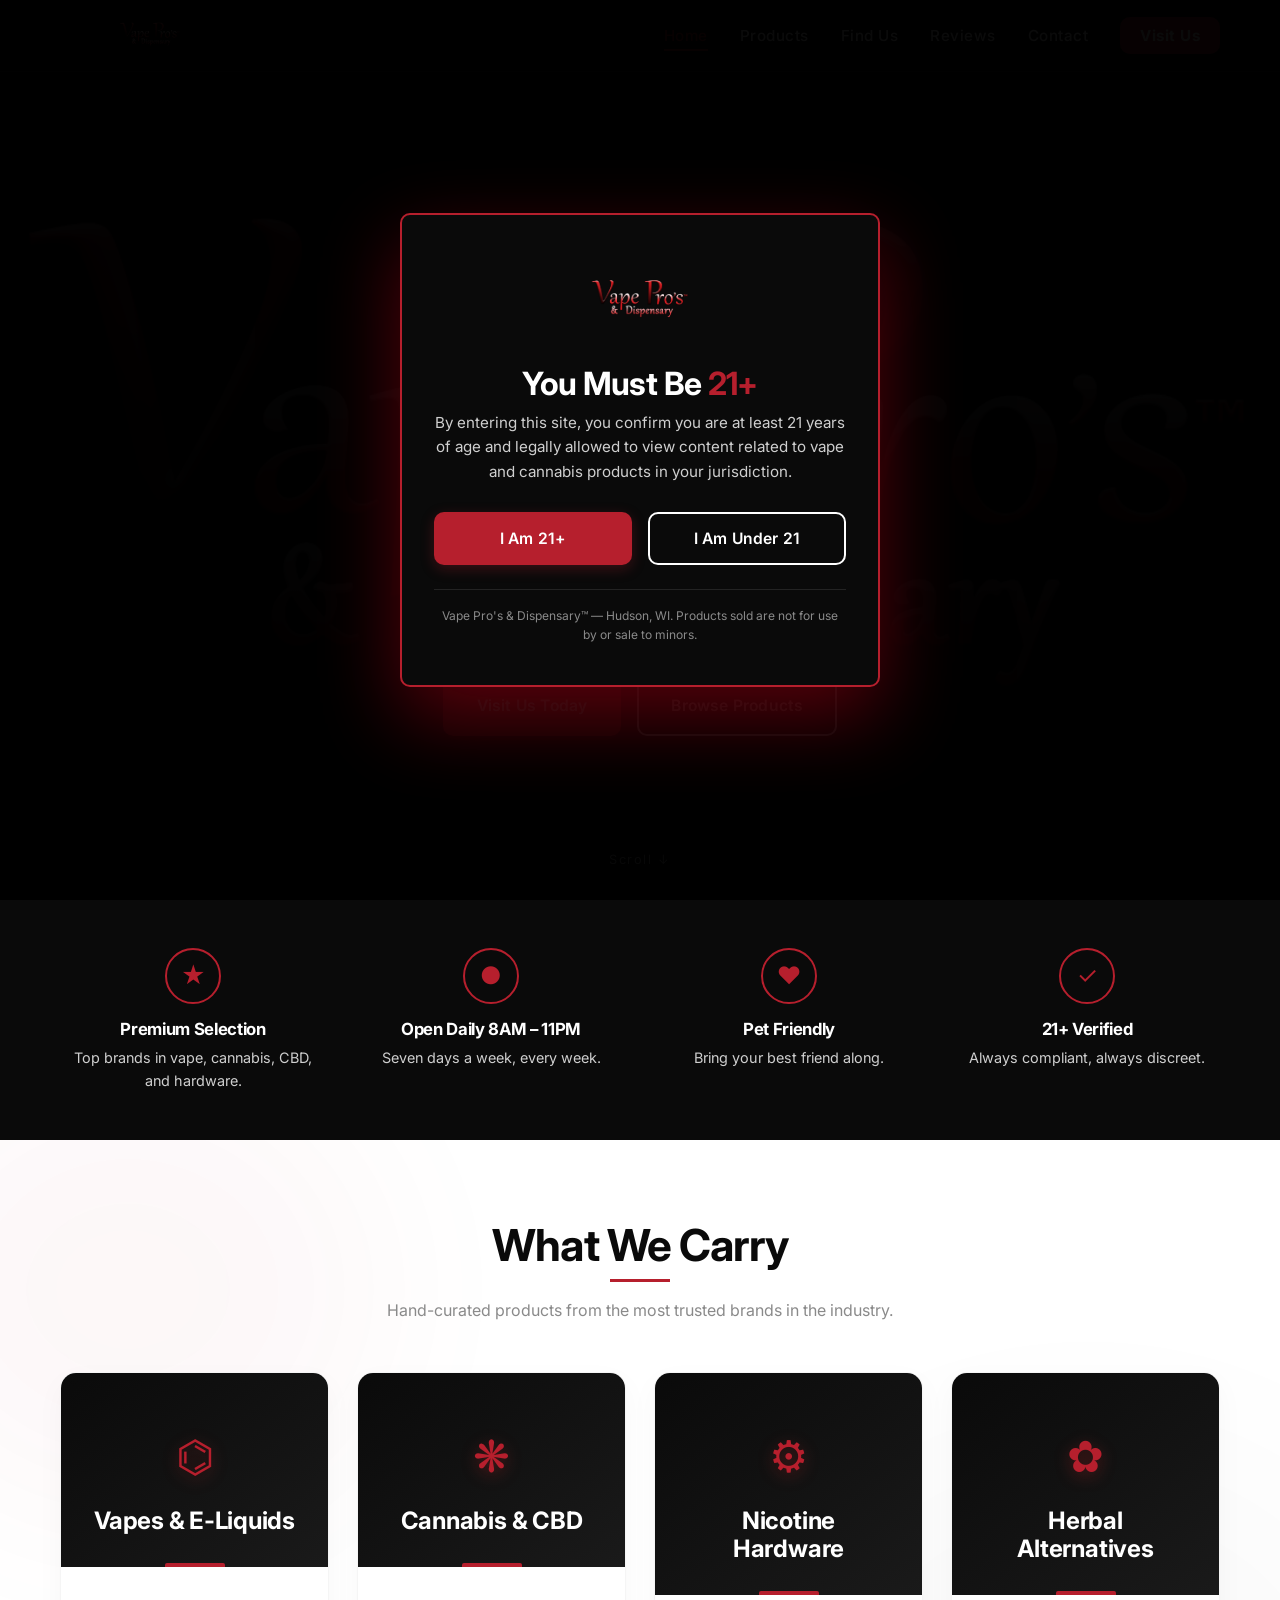
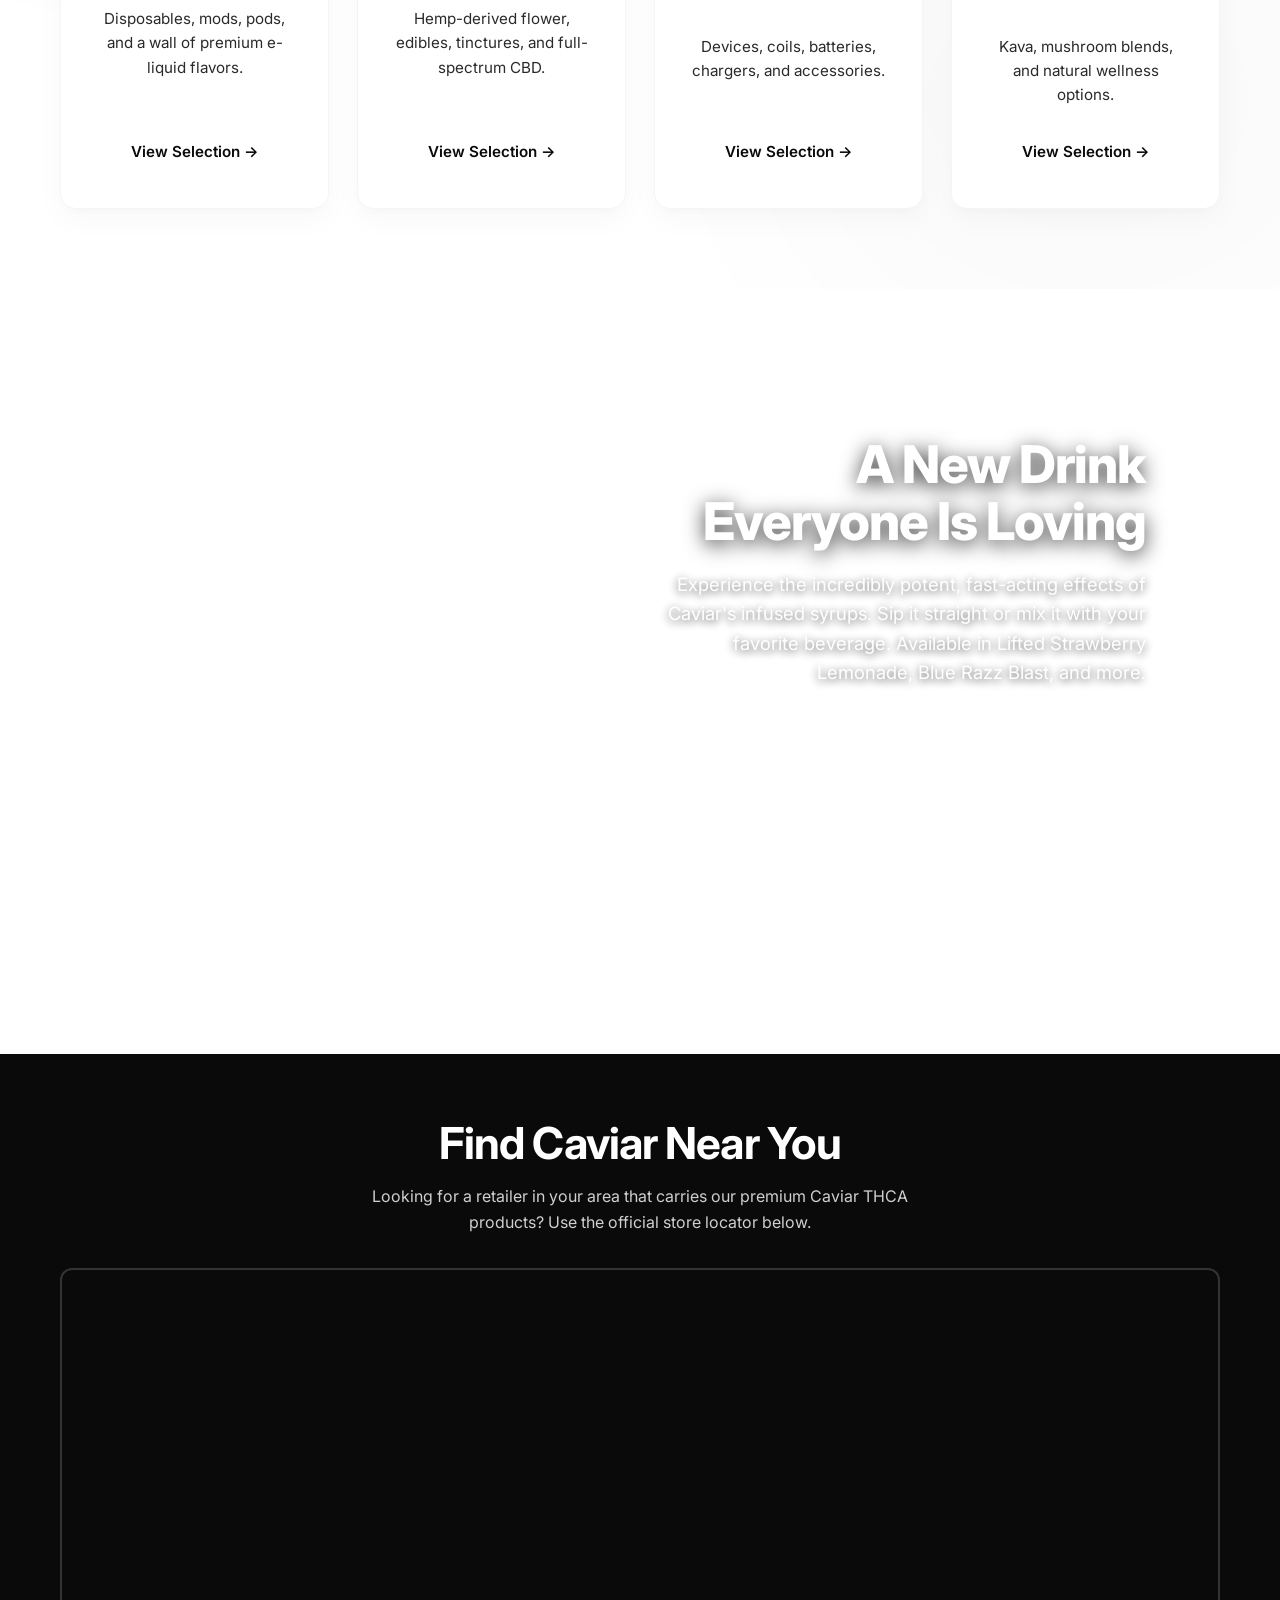
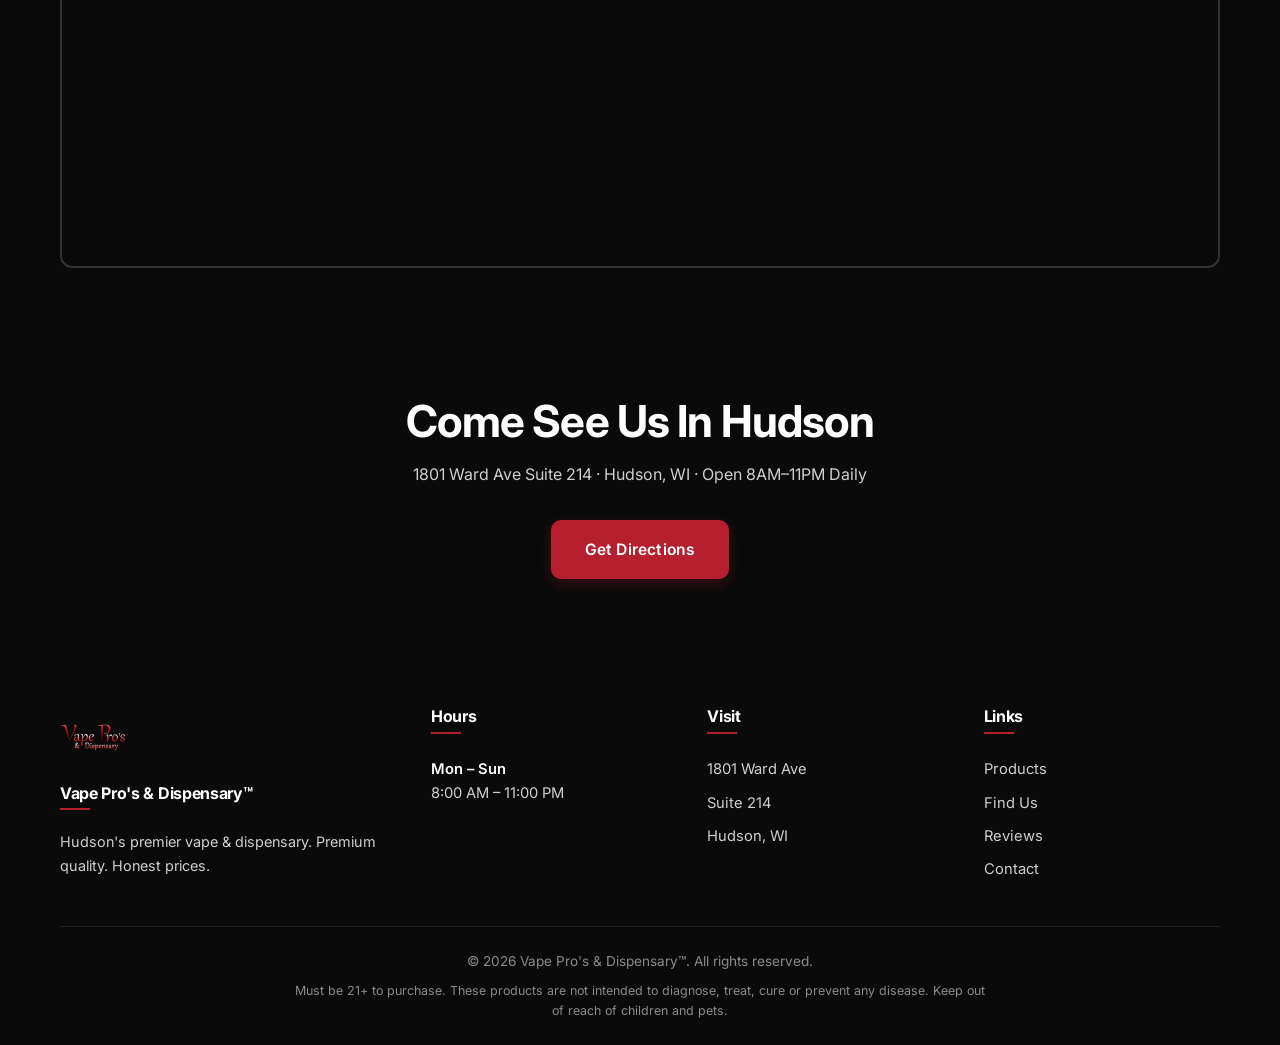
==== vapepros-hudson/index.html @ 82da564c "Add files via upload" ====
<!DOCTYPE html>
<html lang="en">
<head>
  <meta charset="UTF-8" />
  <meta name="viewport" content="width=device-width, initial-scale=1.0" />
  <meta name="description" content="Vape Pro's & Dispensary — Hudson Wisconsin's premier vape and cannabis dispensary. Premium vapes, e-liquids, CBD, hemp-derived cannabis, and more. Open daily 8AM–11PM." />
  <meta name="theme-color" content="#0a0a0a" />
  <title>Vape Pro's &amp; Dispensary™ — Hudson's Premier Vape &amp; Dispensary</title>

  <link rel="icon" type="image/png" href="assets/logo.png" />
  <link rel="preconnect" href="https://fonts.googleapis.com">
  <link rel="preconnect" href="https://fonts.gstatic.com" crossorigin>
  <link href="https://fonts.googleapis.com/css2?family=Inter:wght@300;400;500;600;700;800&display=swap" rel="stylesheet">
  <link rel="stylesheet" href="css/style.css?v=2" />
</head>
<body>

  <!-- ===== Age Verification ===== -->
  <div class="age-modal" id="ageModal" role="dialog" aria-modal="true" aria-labelledby="ageTitle">
    <div class="age-card">
      <img src="assets/logo.png" alt="Vape Pro's &amp; Dispensary logo" />
      <h2 id="ageTitle">You Must Be <span class="red">21+</span></h2>
      <p>By entering this site, you confirm you are at least 21 years of age and legally allowed to view content related to vape and cannabis products in your jurisdiction.</p>
      <div class="age-buttons">
        <button class="btn btn-red" id="ageYes">I Am 21+</button>
        <button class="btn btn-outline" id="ageNo">I Am Under 21</button>
      </div>
      <div class="disclaimer-sm">Vape Pro's &amp; Dispensary™ — Hudson, WI. Products sold are not for use by or sale to minors.</div>
    </div>
  </div>
  <div class="age-deny" id="ageDeny" role="dialog" aria-modal="true" aria-labelledby="ageDenyTitle">
    <h2 id="ageDenyTitle">Sorry — You Must Be 21+ To Enter</h2>
    <p>Thank you for visiting. Come back when you're of legal age.</p>
  </div>

  <!-- ===== Navbar ===== -->
  <nav class="navbar">
    <div class="nav-inner">
      <a href="index.html" class="nav-brand">
        <img src="assets/logo.png" alt="Vape Pro's logo" />
      </a>
      <button class="nav-burger" aria-label="Toggle menu" aria-expanded="false" aria-controls="primary-nav">
        <span></span><span></span><span></span>
      </button>
      <ul class="nav-links" id="primary-nav">
        <li><a href="index.html" class="active">Home</a></li>
        <li><a href="products.html">Products</a></li>
        <li><a href="find-us.html">Find Us</a></li>
        <li><a href="reviews.html">Reviews</a></li>
        <li><a href="contact.html">Contact</a></li>
        <li><a href="find-us.html" class="nav-cta">Visit Us</a></li>
      </ul>
    </div>
  </nav>

  <main id="mainContent">

  <!-- ===== Hero ===== -->
  <section class="hero">
    <video class="hero-video" autoplay muted loop playsinline poster="assets/logo.png">
      <source src="assets/hero-new.mp4" type="video/mp4" />
    </video>
    <div class="hero-overlay"></div>
    <div class="hero-content">
      <img class="hero-logo" src="assets/logo.png" alt="Vape Pro's & Dispensary" />
      <p class="tagline">Hudson's <strong>Premier</strong> Vape &amp; Dispensary</p>
      <div class="hero-cta-row">
        <a href="find-us.html" class="btn btn-red">Visit Us Today</a>
        <a href="products.html" class="btn btn-outline">Browse Products</a>
      </div>
    </div>
    <div class="scroll-cue">Scroll ↓</div>
  </section>

  <!-- ===== Highlights ===== -->
  <section class="highlights">
    <div class="container">
      <div class="highlights-grid">
        <div class="highlight-item fade-up">
          <div class="icon">★</div>
          <h3>Premium Selection</h3>
          <p>Top brands in vape, cannabis, CBD, and hardware.</p>
        </div>
        <div class="highlight-item fade-up">
          <div class="icon">●</div>
          <h3>Open Daily 8AM – 11PM</h3>
          <p>Seven days a week, every week.</p>
        </div>
        <div class="highlight-item fade-up">
          <div class="icon">♥</div>
          <h3>Pet Friendly</h3>
          <p>Bring your best friend along.</p>
        </div>
        <div class="highlight-item fade-up">
          <div class="icon">✓</div>
          <h3>21+ Verified</h3>
          <p>Always compliant, always discreet.</p>
        </div>
      </div>
    </div>
  </section>

  <!-- ===== Categories preview ===== -->
  <section class="what-we-carry-section" style="position: relative; overflow: hidden; padding: 5rem 0;">
      <!-- Subtle background glows -->
      <div class="glow-accent" style="position: absolute; top: -10%; left: -10%; width: 40%; height: 60%; background: var(--red); opacity: 0.03; filter: blur(100px); border-radius: 50%; pointer-events: none;"></div>
      <div class="glow-accent" style="position: absolute; bottom: -10%; right: -10%; width: 50%; height: 70%; background: var(--black); opacity: 0.02; filter: blur(120px); border-radius: 50%; pointer-events: none;"></div>
    <div class="container">
      <div class="section-title fade-up">
        <h2>What We Carry</h2>
        <p>Hand-curated products from the most trusted brands in the industry.</p>
      </div>
      <div class="product-grid">
        <div class="product-card fade-up">
          <div class="card-top">
            <div class="card-icon">⌬</div>
            <h3>Vapes &amp; E-Liquids</h3>
          </div>
          <div class="card-body">
            <p>Disposables, mods, pods, and a wall of premium e-liquid flavors.</p>
            <a href="products.html" class="view-selection-link">View Selection &rarr;</a>
          </div>
        </div>
        <div class="product-card fade-up">
          <div class="card-top">
            <div class="card-icon">❋</div>
            <h3>Cannabis &amp; CBD</h3>
          </div>
          <div class="card-body">
            <p>Hemp-derived flower, edibles, tinctures, and full-spectrum CBD.</p>
            <a href="products.html" class="view-selection-link">View Selection &rarr;</a>
          </div>
        </div>
        <div class="product-card fade-up">
          <div class="card-top">
            <div class="card-icon">⚙</div>
            <h3>Nicotine Hardware</h3>
          </div>
          <div class="card-body">
            <p>Devices, coils, batteries, chargers, and accessories.</p>
            <a href="products.html" class="view-selection-link">View Selection &rarr;</a>
          </div>
        </div>
        <div class="product-card fade-up">
          <div class="card-top">
            <div class="card-icon">✿</div>
            <h3>Herbal Alternatives</h3>
          </div>
          <div class="card-body">
            <p>Kava, mushroom blends, and natural wellness options.</p>
            <a href="products.html" class="view-selection-link">View Selection &rarr;</a>
          </div>
        </div>
      </div>
    </div>
  </section>

<section class="promo-drink-section" style="position: relative; overflow: hidden; min-height: 85vh;">
      <video id="promoVideo" autoplay muted playsinline style="position: absolute; top: 50%; left: 50%; width: 100%; height: 100%; object-fit: cover; transform: translate(-50%, -50%); z-index: 0; filter: brightness(0.65);">
        <source src="assets/caviar-drink-promo.mp4" type="video/mp4" />
      </video>
      <div class="fade-up" style="position: absolute; top: 15%; right: 8%; z-index: 1; text-align: right; color: var(--white); max-width: 550px; padding: 2rem;">
        <h2 style="font-size: 3.25rem; margin-bottom: 1.25rem; font-weight: 800; line-height: 1.1; text-shadow: 0 4px 20px rgba(0,0,0,0.8);">A New Drink Everyone Is Loving</h2>
        <p style="font-size: 1.15rem; opacity: 0.95; margin-bottom: 2rem; text-shadow: 0 2px 10px rgba(0,0,0,0.8);">Experience the incredibly potent, fast-acting effects of Caviar's infused syrups. Sip it straight or mix it with your favorite beverage. Available in Lifted Strawberry Lemonade, Blue Razz Blast, and more.</p>
      </div>
      <div id="promoBanner" style="position: absolute; bottom: 0; left: 0; width: 100%; background: rgba(0,0,0,0.85); backdrop-filter: blur(8px); border-top: 1px solid rgba(255,255,255,0.1); padding: 1.5rem 0; text-align: center; z-index: 2; opacity: 0; pointer-events: none; transition: opacity 1s ease;">
        <button class="btn btn-red" style="font-weight: bold; padding: 0.85rem 3.5rem; font-size: 1.15rem; box-shadow: 0 4px 20px rgba(224,40,40,0.6);" onclick="window.location.href='products.html'">Shop Caviar Drinks</button>
      </div>
    </section>
    <script>
      document.addEventListener('DOMContentLoaded', function() {
        var vid = document.getElementById('promoVideo');
        var banner = document.getElementById('promoBanner');
        if(vid && banner) {
          vid.addEventListener('ended', function() {
            banner.style.opacity = '1';
            banner.style.pointerEvents = 'auto';
            vid.play(); // manually restart video to keep looping
          });
        }
      });
    </script>

<section class="locator-section fade-up" style="background: var(--black); color: var(--white); padding: 4rem 0; text-align: center;">
    <div class="container">
      <h2 style="margin-bottom: 1rem;">Find Caviar Near You</h2>
      <p style="color: var(--gray-300); max-width: 600px; margin: 0 auto 2rem;">Looking for a retailer in your area that carries our premium Caviar THCA products? Use the official store locator below.</p>
      <div class="iframe-wrapper" style="width: 100%; height: 600px; border-radius: 12px; overflow: hidden; border: 2px solid #333;">
        <iframe src="https://www.caviarproducts.com/store-locator" width="100%" height="100%" style="border:none;" loading="lazy"></iframe>
      </div>
    </div>
  </section>

  <!-- ===== CTA strip ===== -->
  <section style="background:var(--black); color:var(--white); padding:4rem 0; text-align:center;">
    <div class="container">
      <h2 style="margin-bottom:1rem;">Come See Us In Hudson</h2>
      <p style="color:var(--gray-300); max-width:600px; margin:0 auto 2rem;">
        1801 Ward Ave Suite 214 · Hudson, WI · Open 8AM–11PM Daily
      </p>
      <a href="find-us.html" class="btn btn-red">Get Directions</a>
    </div>
  </section>

  </main>

  <!-- ===== Footer ===== -->
  <footer class="footer">
    <div class="container">
      <div class="footer-grid">
        <div class="footer-brand">
          <img src="assets/logo.png" alt="Vape Pro's logo" />
          <h4>Vape Pro's &amp; Dispensary™</h4>
          <p>Hudson's premier vape &amp; dispensary. Premium quality. Honest prices.</p>
        </div>
        <div>
          <h4>Hours</h4>
          <ul>
            <li><span class="lbl">Mon – Sun</span><br/>8:00 AM – 11:00 PM</li>
          </ul>
        </div>
        <div>
          <h4>Visit</h4>
          <ul>
            <li>1801 Ward Ave</li>
            <li>Suite 214</li>
            <li>Hudson, WI</li>
          </ul>
        </div>
        <div>
          <h4>Links</h4>
          <ul>
            <li><a href="products.html">Products</a></li>
            <li><a href="find-us.html">Find Us</a></li>
            <li><a href="reviews.html">Reviews</a></li>
            <li><a href="contact.html">Contact</a></li>
          </ul>
        </div>
      </div>
      <div class="footer-bottom">
        © <span id="year"></span> Vape Pro's &amp; Dispensary™. All rights reserved.
        <div class="disclaimer">Must be 21+ to purchase. These products are not intended to diagnose, treat, cure or prevent any disease. Keep out of reach of children and pets.</div>
      </div>
    </div>
  </footer>

  <script src="js/main.js"></script>
</body>
</html>
---- vapepros-hudson/css/style.css ----
/* ===== Vape Pro's & Dispensary — global styles ===== */
:root {
  --black: #0a0a0a;
  --black-soft: #161616;
  --white: #ffffff;
  --gray-100: #f5f5f5;
  --gray-300: #cfcfcf;
  --gray-500: #8a8a8a;
  --gray-700: #2a2a2a;
  --red: #b61f2d;
  --red-hover: #c62b39;
  --red-deep: #851722;
  --shadow-lg: 0 14px 40px rgba(0, 0, 0, 0.3);
  --shadow-md: 0 6px 16px rgba(0, 0, 0, 0.16);
  --radius: 10px;
  --maxw: 1200px;
  --nav-h: 72px;
  --ease: cubic-bezier(.2,.7,.2,1);
}

* { box-sizing: border-box; margin: 0; padding: 0; }

html { scroll-behavior: smooth; }

body {
  font-family: 'Inter', -apple-system, BlinkMacSystemFont, 'Segoe UI', Roboto, Oxygen, Ubuntu, sans-serif;
  background: var(--white);
  color: var(--black);
  line-height: 1.6;
  -webkit-font-smoothing: antialiased;
  overflow-x: hidden;
}

img { max-width: 100%; display: block; }
a { color: inherit; text-decoration: none; }

/* ===== Typography ===== */
h1, h2, h3, h4 {
  font-family: 'Inter', sans-serif;
  font-weight: 700;
  letter-spacing: -0.02em;
  text-transform: none;
  line-height: 1.15;
}
h1 { font-size: clamp(2.2rem, 6vw, 4.5rem); }
h2 { font-size: clamp(1.8rem, 4vw, 2.75rem); }
h3 { font-size: clamp(1.2rem, 2vw, 1.5rem); }
p { font-size: 1rem; }

.container {
  width: 100%;
  max-width: var(--maxw);
  margin: 0 auto;
  padding: 0 1.25rem;
}

/* ===== Buttons ===== */
.btn {
  display: inline-flex;
  align-items: center;
  justify-content: center;
  gap: 0.5rem;
  padding: 0.95rem 2rem;
  font-family: 'Inter', sans-serif;
  font-weight: 600;
  font-size: 0.98rem;
  letter-spacing: 0.2px;
  text-transform: none;
  border: 2px solid transparent;
  border-radius: var(--radius);
  cursor: pointer;
  transition: all 0.25s var(--ease);
  white-space: nowrap;
}
.btn-red {
  background: var(--red);
  color: var(--white);
  box-shadow: 0 4px 14px rgba(182, 31, 45, 0.28);
}
.btn-red:hover {
  background: var(--red-hover);
  transform: translateY(-1px);
  box-shadow: 0 7px 18px rgba(182, 31, 45, 0.34);
}
.btn-outline {
  background: transparent;
  color: var(--white);
  border-color: var(--white);
}
.btn-outline:hover {
  background: var(--white);
  color: var(--black);
}
.btn-dark {
  background: var(--black);
  color: var(--white);
}
.btn-dark:hover { background: var(--gray-700); }

/* ===== Navbar ===== */
.navbar {
  position: fixed;
  top: 0;
  left: 0;
  right: 0;
  height: var(--nav-h);
  background: rgba(10, 10, 10, 0.92);
  backdrop-filter: blur(12px);
  -webkit-backdrop-filter: blur(12px);
  border-bottom: 1px solid rgba(255, 255, 255, 0.08);
  z-index: 100;
  transition: background 0.3s var(--ease);
}
.nav-inner {
  height: 100%;
  display: flex;
  align-items: center;
  justify-content: space-between;
  padding: 0 1.25rem;
  max-width: var(--maxw);
  margin: 0 auto;
}
.nav-brand {
  display: flex;
  align-items: center;
  gap: 0.65rem;
  color: var(--white);
  font-family: 'Inter', sans-serif;
  font-weight: 700;
  font-size: 1.02rem;
  letter-spacing: 0.2px;
  text-transform: none;
}
.nav-brand img { width: 180px; height: 54px; object-fit: contain; filter: drop-shadow(0 2px 4px rgba(0,0,0,0.5)); margin-top: -4px; }
.nav-links {
  display: flex;
  align-items: center;
  gap: 2rem;
  list-style: none;
}
.nav-links a {
  color: var(--white);
  font-weight: 500;
  font-size: 0.95rem;
  letter-spacing: 0.5px;
  position: relative;
  transition: color 0.2s;
}
.nav-links a:hover { color: var(--red); }
.nav-links a.active { color: var(--red); }
.nav-links a.active::after {
  content: '';
  position: absolute;
  bottom: -6px;
  left: 0;
  right: 0;
  height: 2px;
  background: var(--red);
}
.nav-cta {
  background: var(--red);
  color: var(--white) !important;
  padding: 0.55rem 1.25rem;
  border-radius: var(--radius);
  font-weight: 700 !important;
  letter-spacing: 0.2px;
  transition: all 0.2s var(--ease);
}
.nav-cta:hover {
  background: var(--red-hover) !important;
  transform: translateY(-0.5px);
  color: var(--white) !important;
}

/* Mobile burger */
.nav-burger {
  display: none;
  background: none;
  border: none;
  color: var(--white);
  cursor: pointer;
  padding: 0.5rem;
  flex-direction: column;
  gap: 5px;
}
.nav-burger span {
  display: block;
  width: 26px;
  height: 2px;
  background: var(--white);
  transition: transform 0.3s, opacity 0.3s;
}
.nav-burger.open span:nth-child(1) { transform: translateY(7px) rotate(45deg); }
.nav-burger.open span:nth-child(2) { opacity: 0; }
.nav-burger.open span:nth-child(3) { transform: translateY(-7px) rotate(-45deg); }

@media (max-width: 880px) {
  .nav-burger { display: flex; }
  .nav-links {
    position: fixed;
    top: var(--nav-h);
    left: 0;
    right: 0;
    background: var(--black);
    flex-direction: column;
    align-items: stretch;
    padding: 1.5rem 1.25rem;
    gap: 1.25rem;
    transform: translateY(-150%);
    transition: transform 0.35s var(--ease);
    border-bottom: 1px solid rgba(255,255,255,0.08);
  }
  .nav-links.open { transform: translateY(0); }
  .nav-links a { display: block; padding: 0.5rem 0; font-size: 1.1rem; }
  .nav-cta { text-align: center; }
}

/* ===== Hero (home) ===== */
.hero {
  position: relative;
  height: 100vh;
  min-height: 600px;
  width: 100%;
  overflow: hidden;
  display: flex;
  align-items: center;
  justify-content: center;
  text-align: center;
  color: var(--white);
  background: #0a0a0a;
}
.hero-video {
  position: absolute;
  top: 50%;
  left: 50%;
  transform: translate(-50%, -50%);
  width: 100%;
  height: 100%;
  object-fit: cover;
  z-index: 1;
}
.hero-overlay {
  position: absolute;
  inset: 0;
  background: linear-gradient(180deg, rgba(0,0,0,0.55) 0%, rgba(0,0,0,0.65) 50%, rgba(0,0,0,0.85) 100%);
  z-index: 2;
}
.hero-content {
  position: relative;
  z-index: 3;
  padding: 2rem 1.25rem;
  max-width: 900px;
  animation: heroIn 1.1s var(--ease) both;
}
.hero-logo {
  width: clamp(280px, 50vw, 480px);
  margin: 0 auto 1.5rem;
  filter: drop-shadow(0 8px 24px rgba(0, 0, 0, 0.45));
}
.hero h1 {
  margin-bottom: 0.75rem;
  text-shadow: 0 2px 10px rgba(0,0,0,0.55);
}
.hero .tagline {
  font-size: clamp(1rem, 2.2vw, 1.35rem);
  margin-bottom: 2.25rem;
  color: var(--gray-300);
  font-weight: 400;
  letter-spacing: 0.15px;
  text-transform: none;
}
.hero .tagline strong { color: var(--red); font-weight: 700; }

.hero-cta-row {
  display: flex;
  gap: 1rem;
  justify-content: center;
  flex-wrap: wrap;
}

@keyframes heroIn {
  from { opacity: 0; transform: translateY(28px); }
  to { opacity: 1; transform: translateY(0); }
}

.scroll-cue {
  position: absolute;
  bottom: 30px;
  left: 50%;
  transform: translateX(-50%);
  z-index: 3;
  color: var(--white);
  opacity: 0.7;
  font-size: 0.8rem;
  letter-spacing: 0.12em;
  text-transform: none;
  animation: bounce 2.2s infinite;
}
@keyframes bounce {
  0%, 100% { transform: translate(-50%, 0); }
  50% { transform: translate(-50%, 10px); }
}

/* ===== Page header (non-home) ===== */
.page-header {
  background: var(--black);
  color: var(--white);
  padding: calc(var(--nav-h) + 4rem) 1.25rem 4rem;
  text-align: center;
  position: relative;
  overflow: hidden;
}
.page-header::after {
  content: '';
  position: absolute;
  left: 50%;
  bottom: 0;
  transform: translateX(-50%);
  width: 80px;
  height: 4px;
  background: var(--red);
}
.page-header h1 { margin-bottom: 0.75rem; }
.page-header p {
  color: var(--gray-300);
  max-width: 600px;
  margin: 0 auto;
}

/* ===== Sections ===== */
section { padding: 5rem 0; }
.section-title {
  text-align: center;
  margin-bottom: 3rem;
}
.section-title h2 { display: inline-block; position: relative; padding-bottom: 0.75rem; }
.section-title h2::after {
  content: '';
  position: absolute;
  left: 50%;
  bottom: 0;
  transform: translateX(-50%);
  width: 60px;
  height: 3px;
  background: var(--red);
}
.section-title p { color: var(--gray-500); max-width: 600px; margin: 1rem auto 0; }

/* ===== Highlight strip (home) ===== */
.highlights {
  background: var(--black);
  color: var(--white);
  padding: 3rem 0;
}
.highlights-grid {
  display: grid;
  grid-template-columns: repeat(auto-fit, minmax(220px, 1fr));
  gap: 2rem;
  text-align: center;
}
.highlight-item .icon {
  width: 56px;
  height: 56px;
  margin: 0 auto 1rem;
  display: flex;
  align-items: center;
  justify-content: center;
  border: 2px solid var(--red);
  border-radius: 50%;
  color: var(--red);
  font-size: 1.5rem;
}
.highlight-item h3 { font-size: 1.05rem; margin-bottom: 0.4rem; }
.highlight-item p { font-size: 0.9rem; color: var(--gray-300); }

/* ===== Product cards ===== */
.product-grid {
  display: grid;
  grid-template-columns: repeat(auto-fit, minmax(260px, 1fr));
  gap: 1.75rem;
}
.product-card {
  background: rgba(255, 255, 255, 0.85);
  backdrop-filter: blur(12px);
  -webkit-backdrop-filter: blur(12px);
  border: 1px solid rgba(0, 0, 0, 0.04);
  border-radius: 16px;
  overflow: hidden;
  transition: transform 0.4s cubic-bezier(0.165, 0.84, 0.44, 1), box-shadow 0.4s cubic-bezier(0.165, 0.84, 0.44, 1), border-color 0.4s;
  display: flex;
  flex-direction: column;
  box-shadow: 0 10px 30px rgba(0, 0, 0, 0.03), 0 4px 10px rgba(0, 0, 0, 0.02);
  position: relative;
  z-index: 1;
}
.product-card:hover {
  transform: translateY(-5px);
  border-color: rgba(0, 0, 0, 0.08);
  box-shadow: 0 20px 40px rgba(0, 0, 0, 0.06), 0 8px 15px rgba(0, 0, 0, 0.04);
}
.product-card .card-top {
  background: linear-gradient(145deg, var(--black) 0%, #1a1a1a 100%);
  color: var(--white);
  padding: 3rem 2rem 2rem;
  text-align: center;
  position: relative;
}
.product-card .card-top::after {
  content: '';
  position: absolute;
  left: 50%;
  bottom: 0;
  transform: translateX(-50%);
  width: 60px;
  height: 4px;
  background: var(--red);
  border-radius: 2px 2px 0 0;
}
.product-card .card-icon {
  font-size: 2.75rem;
  margin-bottom: 1rem;
  color: var(--red);
  filter: drop-shadow(0 4px 8px rgba(224, 40, 40, 0.3));
}
.product-card h3 { 
  font-size: 1.5rem; 
  font-weight: 700;
  letter-spacing: -0.01em;
  margin-bottom: 0;
}
.product-card .card-body { 
  padding: 2.5rem 2rem; 
  flex: 1; 
  display: flex;
  flex-direction: column;
  align-items: center;
  text-align: center;
}
.product-card .card-body p { 
  color: var(--gray-700); 
  font-size: 0.95rem; 
  line-height: 1.6;
  margin-bottom: 2rem; 
  flex: 1;
}
.view-selection-link {
  font-size: 0.95rem;
  font-weight: 600;
  color: var(--black);
  text-decoration: none;
  border-bottom: 2px solid transparent;
  padding-bottom: 2px;
  transition: color 0.3s var(--ease), border-color 0.3s var(--ease);
  display: inline-block;
}
.view-selection-link:hover {
  color: var(--red);
  border-color: var(--red);
}
.product-card ul { list-style: none; }
.product-card ul li {
  padding: 0.4rem 0;
  font-size: 0.9rem;
  color: var(--black);
  border-bottom: 1px solid var(--gray-100);
  display: flex;
  align-items: center;
  gap: 0.5rem;
}
.product-card ul li:last-child { border-bottom: none; }
.product-card ul li::before {
  content: '';
  width: 6px;
  height: 6px;
  background: var(--red);
  border-radius: 50%;
  flex-shrink: 0;
}

/* ===== Find Us page ===== */
.find-grid {
  display: grid;
  grid-template-columns: 1fr 1fr;
  gap: 2.5rem;
  align-items: stretch;
}
@media (max-width: 880px) {
  .find-grid { grid-template-columns: 1fr; }
}
.info-block { display: flex; flex-direction: column; gap: 1.5rem; }
.info-card {
  background: var(--gray-100);
  padding: 1.75rem;
  border-radius: var(--radius);
  border-left: 4px solid #d8d8d8;
}
.info-card h3 {
  margin-bottom: 0.75rem;
  font-size: 1.1rem;
  display: flex;
  align-items: center;
  gap: 0.5rem;
}
.info-card h3 .ico { color: var(--red); }
.info-card p, .info-card a { color: var(--black); font-size: 1rem; }
.info-card a:hover { color: var(--red); }
.info-card .hours-list { list-style: none; }
.info-card .hours-list li {
  display: flex;
  justify-content: space-between;
  padding: 0.35rem 0;
  font-size: 0.95rem;
  border-bottom: 1px dashed var(--gray-300);
}
.info-card .hours-list li:last-child { border-bottom: none; }

.badges {
  display: flex;
  flex-wrap: wrap;
  gap: 0.75rem;
  margin-top: 1rem;
}
.badge {
  display: inline-flex;
  align-items: center;
  gap: 0.4rem;
  background: var(--black);
  color: var(--white);
  padding: 0.5rem 1rem;
  border-radius: 999px;
  font-size: 0.85rem;
  font-weight: 600;
  text-transform: none;
  letter-spacing: 0;
}
.badge.red { background: var(--red); }

.map-wrap {
  border-radius: var(--radius);
  overflow: hidden;
  box-shadow: var(--shadow-md);
  min-height: 400px;
  border: 1px solid #dcdcdc;
}
.map-wrap iframe { width: 100%; height: 100%; min-height: 400px; border: 0; display: block; }

/* ===== Reviews ===== */
.review-summary {
  text-align: center;
  margin-bottom: 3rem;
}
.review-summary .big-rating {
  font-size: 4.5rem;
  font-weight: 800;
  color: var(--black);
  line-height: 1;
  font-family: 'Inter', sans-serif;
}
.stars {
  font-size: 1.5rem;
  letter-spacing: 4px;
  color: #f4b400;
  margin: 0.5rem 0;
}
.review-summary .total { color: var(--gray-500); font-size: 0.95rem; }
.review-grid {
  display: grid;
  grid-template-columns: repeat(auto-fit, minmax(290px, 1fr));
  gap: 1.5rem;
}
.review-card {
  background: var(--white);
  border: 1px solid #e6e6e6;
  border-radius: var(--radius);
  padding: 1.75rem;
  transition: transform 0.25s, box-shadow 0.25s, border-color 0.25s;
  position: relative;
}
.review-card:hover {
  transform: translateY(-2px);
  box-shadow: var(--shadow-md);
  border-color: #d9d9d9;
}
.review-card::before {
  content: '“';
  position: absolute;
  top: 10px;
  right: 20px;
  font-size: 4rem;
  color: var(--red);
  opacity: 0.15;
  font-family: Georgia, serif;
  line-height: 1;
}
.review-card .review-stars { color: #f4b400; letter-spacing: 2px; margin-bottom: 0.75rem; }
.review-card p { color: var(--gray-700); font-style: italic; margin-bottom: 1.25rem; font-size: 0.95rem; }
.reviewer {
  display: flex;
  align-items: center;
  gap: 0.75rem;
}
.reviewer .avatar {
  width: 42px;
  height: 42px;
  border-radius: 50%;
  background: var(--red);
  color: var(--white);
  display: flex;
  align-items: center;
  justify-content: center;
  font-weight: 700;
  font-family: 'Inter', sans-serif;
}
.reviewer .meta strong { display: block; font-size: 0.95rem; }
.reviewer .meta span { font-size: 0.8rem; color: var(--gray-500); }

.google-cta { text-align: center; margin-top: 3rem; }

/* ===== Contact page ===== */
.contact-grid {
  display: grid;
  grid-template-columns: 1.2fr 1fr;
  gap: 2.5rem;
}
@media (max-width: 880px) { .contact-grid { grid-template-columns: 1fr; } }

.contact-form {
  background: var(--gray-100);
  padding: 2rem;
  border-radius: var(--radius);
  border: 1px solid #e6e6e6;
}
.form-group { margin-bottom: 1.25rem; }
.form-group label {
  display: block;
  font-weight: 600;
  margin-bottom: 0.5rem;
  font-size: 0.9rem;
  letter-spacing: 0.15px;
  text-transform: none;
}
.form-group input,
.form-group textarea,
.form-group select {
  width: 100%;
  padding: 0.85rem 1rem;
  border: 2px solid var(--gray-300);
  border-radius: var(--radius);
  font-family: inherit;
  font-size: 1rem;
  background: var(--white);
  transition: border-color 0.2s;
}
.form-group input:focus,
.form-group textarea:focus,
.form-group select:focus {
  outline: none;
  border-color: var(--red);
}
.form-group textarea { resize: vertical; min-height: 140px; }

.contact-info { display: flex; flex-direction: column; gap: 1.25rem; }
.contact-info .info-card a { display: inline-flex; align-items: center; gap: 0.5rem; }
.socials { display: flex; gap: 0.75rem; flex-wrap: wrap; }
.social-btn {
  width: 44px;
  height: 44px;
  border-radius: 50%;
  background: var(--black);
  color: var(--white);
  display: inline-flex;
  align-items: center;
  justify-content: center;
  transition: background 0.2s, transform 0.2s;
  font-size: 1.1rem;
  border: 1px solid rgba(255, 255, 255, 0.08);
}
.social-btn:hover { background: var(--red); transform: translateY(-1px); }

.form-success {
  display: none;
  background: var(--black);
  color: var(--white);
  padding: 1rem 1.25rem;
  border-radius: var(--radius);
  border-left: 4px solid var(--red);
  margin-bottom: 1.25rem;
}
.form-success.show { display: block; }

/* ===== Footer ===== */
.footer {
  background: var(--black);
  color: var(--gray-300);
  padding: 4rem 0 1.5rem;
}
.footer-grid {
  display: grid;
  grid-template-columns: 1.4fr 1fr 1fr 1fr;
  gap: 2.5rem;
  margin-bottom: 2.5rem;
}
@media (max-width: 880px) { .footer-grid { grid-template-columns: 1fr 1fr; } }
@media (max-width: 540px) { .footer-grid { grid-template-columns: 1fr; } }

.footer-brand img { width: 70px; margin-bottom: 1rem; }
.footer-brand h4 { color: var(--white); margin-bottom: 0.75rem; font-size: 1.15rem; }
.footer-brand p { font-size: 0.9rem; }

.footer h4 {
  color: var(--white);
  margin-bottom: 1.25rem;
  font-size: 1rem;
  position: relative;
  padding-bottom: 0.5rem;
}
.footer h4::after {
  content: '';
  position: absolute;
  left: 0;
  bottom: 0;
  width: 30px;
  height: 2px;
  background: var(--red);
}
.footer ul { list-style: none; }
.footer ul li { padding: 0.3rem 0; font-size: 0.92rem; }
.footer ul li a:hover { color: var(--red); }
.footer ul li .lbl { color: var(--white); font-weight: 600; }

.footer-bottom {
  border-top: 1px solid rgba(255,255,255,0.1);
  padding-top: 1.5rem;
  text-align: center;
  font-size: 0.85rem;
  color: var(--gray-500);
}
.footer-bottom .disclaimer { margin-top: 0.5rem; font-size: 0.78rem; max-width: 700px; margin-left: auto; margin-right: auto; }

/* ===== Age Verification Modal ===== */
.age-modal {
  position: fixed;
  inset: 0;
  background: rgba(0,0,0,0.96);
  z-index: 9999;
  display: none;
  align-items: center;
  justify-content: center;
  padding: 1.5rem;
  animation: fadeIn 0.4s var(--ease);
}
.age-modal.show { display: flex; }
@keyframes fadeIn { from { opacity: 0; } to { opacity: 1; } }

.age-card {
  background: var(--black);
  border: 2px solid var(--red);
  border-radius: var(--radius);
  max-width: 480px;
  width: 100%;
  padding: 2.5rem 2rem;
  text-align: center;
  color: var(--white);
  box-shadow: 0 30px 80px rgba(212,0,26,0.4);
}
.age-card img { width: 100px; margin: 0 auto 1.5rem; }
.age-card h2 { font-size: 2rem; margin-bottom: 0.5rem; }
.age-card .red { color: var(--red); }
.age-card p {
  color: var(--gray-300);
  margin-bottom: 1.75rem;
  font-size: 0.95rem;
}
.age-card .age-buttons {
  display: flex;
  gap: 1rem;
  justify-content: center;
  flex-wrap: wrap;
}
.age-card .age-buttons .btn { flex: 1; min-width: 140px; }
.age-card .disclaimer-sm {
  margin-top: 1.5rem;
  font-size: 0.75rem;
  color: var(--gray-500);
  border-top: 1px solid rgba(255,255,255,0.1);
  padding-top: 1rem;
}

.age-deny {
  position: fixed;
  inset: 0;
  background: var(--black);
  color: var(--white);
  z-index: 10000;
  display: none;
  align-items: center;
  justify-content: center;
  text-align: center;
  padding: 2rem;
}
.age-deny.show { display: flex; flex-direction: column; }
.age-deny h2 { font-size: 2rem; margin-bottom: 1rem; }
.age-deny p { color: var(--gray-300); max-width: 500px; }

/* lock scroll while modal is open */
body.modal-open { overflow: hidden; }

/* ===== Animations on scroll ===== */
.fade-up {
  opacity: 0;
  transform: translateY(28px);
  transition: opacity 0.7s var(--ease), transform 0.7s var(--ease);
}
.fade-up.visible { opacity: 1; transform: translateY(0); }

/* ===== Utility ===== */
.text-center { text-align: center; }
.mt-2 { margin-top: 2rem; }

/* ===== Caviar Grid ===== */
.caviar-section {
  padding: 5rem 0;
  background: var(--gray-100);
  border-top: 1px solid #e6e6e6;
}
.caviar-header {
  text-align: center;
  margin-bottom: 3.5rem;
}
.caviar-header h2 {
  font-size: clamp(2rem, 4vw, 2.75rem);
  color: var(--black);
  margin-bottom: 0.5rem;
  display: inline-block;
  position: relative;
  padding-bottom: 0.75rem;
}
.caviar-header h2::after {
  content: '';
  position: absolute;
  left: 50%;
  bottom: 0;
  transform: translateX(-50%);
  width: 60px;
  height: 3px;
  background: var(--red);
}
.caviar-header p {
  color: var(--gray-500);
  max-width: 600px;
  margin: 1rem auto 0;
}
.caviar-grid {
  display: grid;
  grid-template-columns: repeat(auto-fill, minmax(260px, 1fr));
  gap: 1.75rem;
}
.caviar-card {
  background: var(--white);
  border: 1px solid #e6e6e6;
  border-radius: var(--radius);
  overflow: hidden;
  transition: transform 0.3s var(--ease), box-shadow 0.3s var(--ease), border-color 0.3s;
  display: flex;
  flex-direction: column;
}
.caviar-card:hover {
  transform: translateY(-3px);
  border-color: #d9d9d9;
  box-shadow: var(--shadow-md);
}
.caviar-img-wrap {
  width: 100%;
  aspect-ratio: 1 / 1;
  background: var(--white);
  display: flex;
  align-items: center;
  justify-content: center;
  overflow: hidden;
  position: relative;
  border-bottom: 1px solid var(--gray-100);
}
.caviar-img-wrap img {
  width: 80%;
  height: 80%;
  object-fit: contain;
  transition: transform 0.5s var(--ease);
}
.caviar-card:hover .caviar-img-wrap img {
  transform: scale(1.08);
}
.caviar-card-body {
  padding: 1.5rem;
  flex: 1;
  display: flex;
  flex-direction: column;
}
.caviar-card-body h3 {
  font-size: 1.1rem;
  margin-bottom: 0.5rem;
  color: var(--black);
  line-height: 1.3;
}
.caviar-card-body p {
  font-size: 0.9rem;
  color: var(--gray-500);
  margin-bottom: 1.5rem;
  flex: 1;
}
.caviar-card-footer {
  display: flex;
  align-items: center;
  justify-content: space-between;
  border-top: 1px dashed var(--gray-100);
  padding-top: 1rem;
  margin-top: auto;
}
.caviar-price {
  font-weight: 700;
  font-size: 1.15rem;
  color: var(--black);
}

/* ===== Catalog Layout ===== */
.catalog-layout {
  display: flex;
  flex-direction: column;
  gap: 2rem;
  margin-top: 2rem;
}
@media (min-width: 992px) {
  .catalog-layout {
    flex-direction: row;
    align-items: flex-start;
  }
}
.catalog-sidebar {
  flex: 0 0 250px;
  position: sticky;
  top: 100px; /* Offset for navbar */
  background: var(--white);
  padding: 1.5rem;
  border-radius: var(--radius);
  border: 1px solid #e6e6e6;
  box-shadow: var(--shadow-sm);
}
.catalog-sidebar h3 {
  font-size: 1.25rem;
  margin-bottom: 1rem;
  color: var(--black);
  padding-bottom: 0.5rem;
  border-bottom: 2px solid var(--red);
}
.catalog-filters {
  list-style: none;
  padding: 0;
  margin: 0;
  display: flex;
  flex-direction: column;
  gap: 0.5rem;
}
.catalog-filter-btn {
  width: 100%;
  text-align: left;
  background: none;
  border: none;
  padding: 0.75rem 1rem;
  font-size: 1rem;
  color: var(--gray-600);
  border-radius: 4px;
  cursor: pointer;
  transition: background 0.2s var(--ease), color 0.2s var(--ease);
}
.catalog-filter-btn:hover {
  background: var(--gray-100);
  color: var(--black);
}
.catalog-filter-btn.active {
  background: var(--red);
  color: var(--white);
  font-weight: 600;
}
.catalog-main {
  flex: 1;
}
.caviar-card.hidden {
  display: none !important;
}
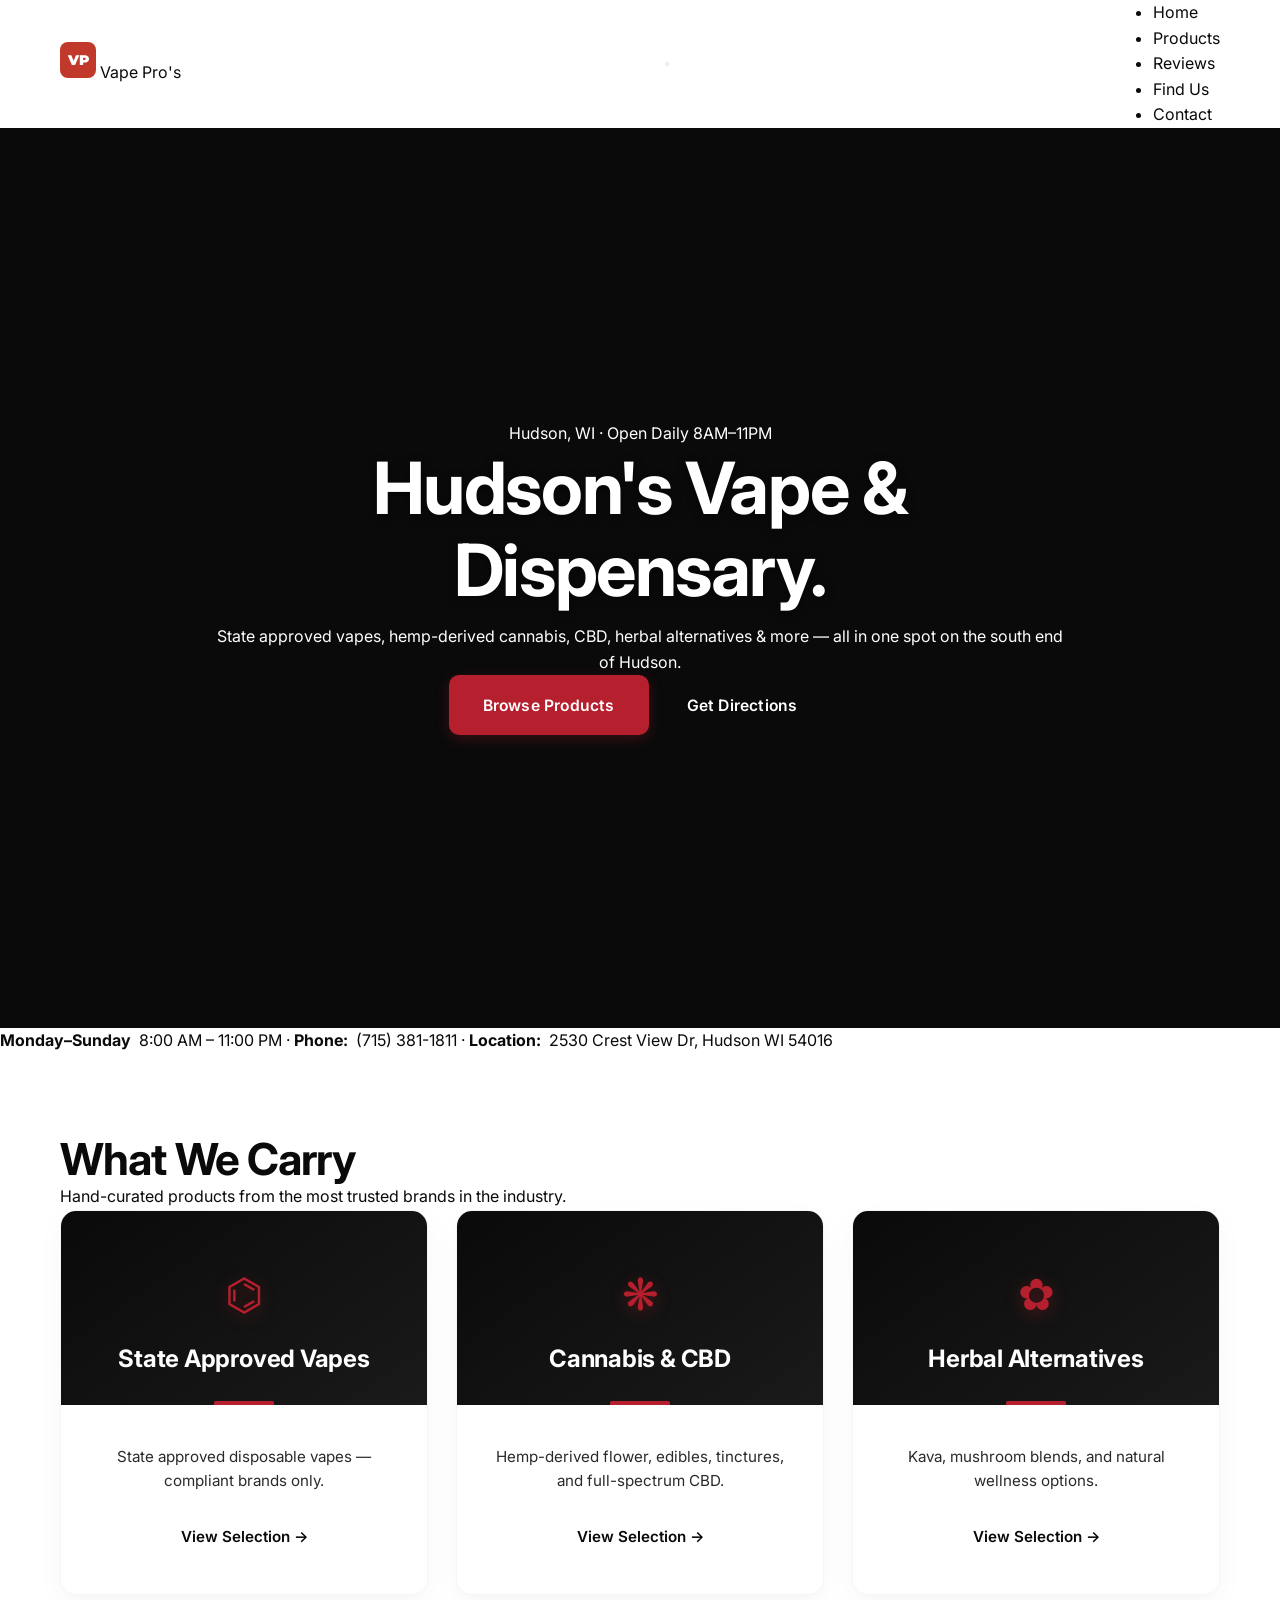
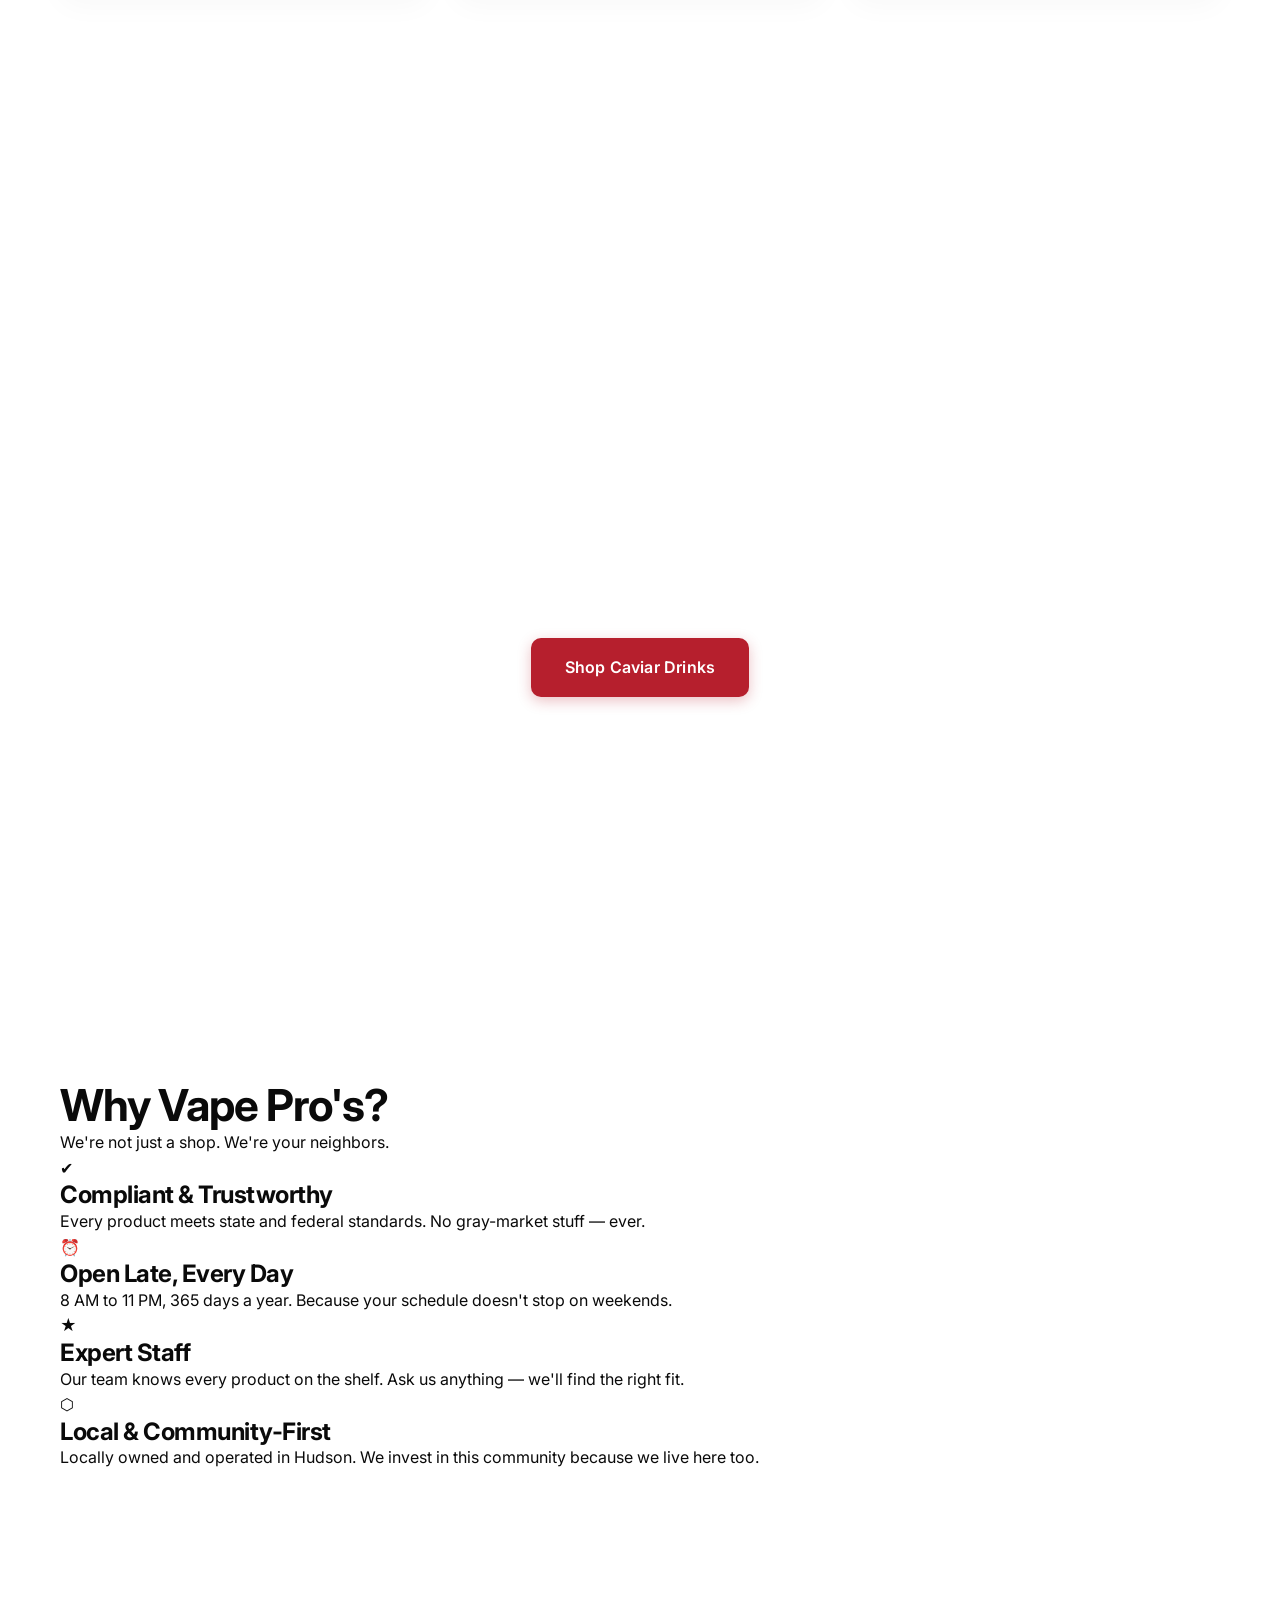
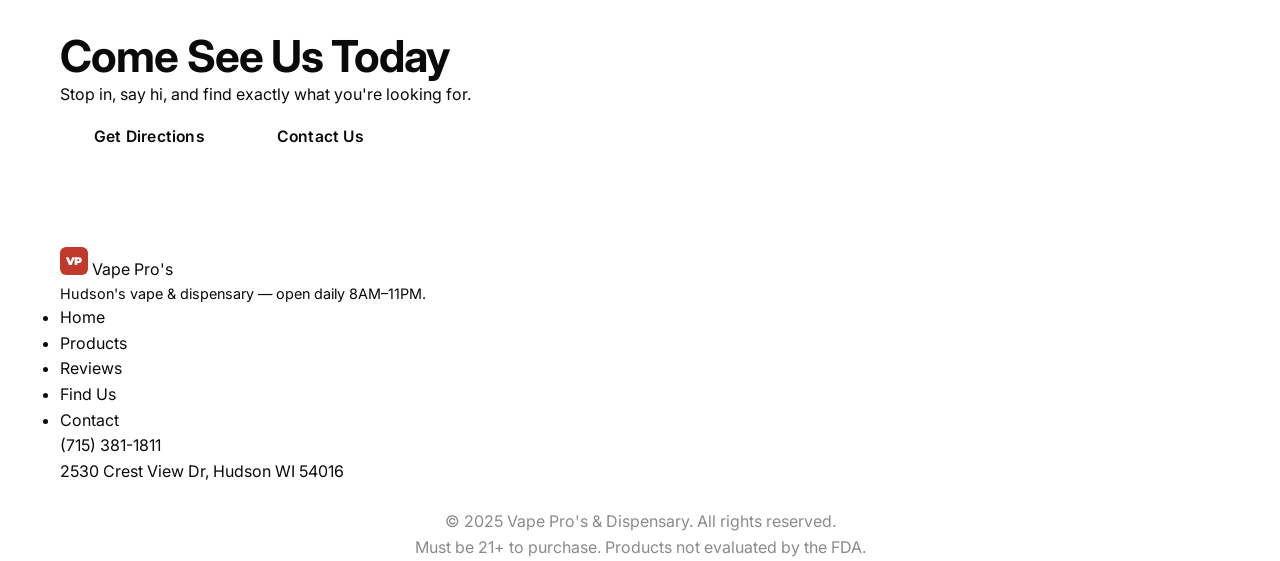
==== commit 7a9064ab: "fix(home): rename to State Approved Vapes, remove Nicotine Hardware card" ====
--- a/vapepros-hudson/index.html
+++ b/vapepros-hudson/index.html
@@ -1,112 +1,71 @@
 <!DOCTYPE html>
 <html lang="en">
-<head>
-  <meta charset="UTF-8" />
-  <meta name="viewport" content="width=device-width, initial-scale=1.0" />
-  <meta name="description" content="Vape Pro's & Dispensary — Hudson Wisconsin's premier vape and cannabis dispensary. Premium vapes, e-liquids, CBD, hemp-derived cannabis, and more. Open daily 8AM–11PM." />
-  <meta name="theme-color" content="#0a0a0a" />
-  <title>Vape Pro's &amp; Dispensary™ — Hudson's Premier Vape &amp; Dispensary</title>
-
-  <link rel="icon" type="image/png" href="assets/logo.png" />
-  <link rel="preconnect" href="https://fonts.googleapis.com">
-  <link rel="preconnect" href="https://fonts.gstatic.com" crossorigin>
-  <link href="https://fonts.googleapis.com/css2?family=Inter:wght@300;400;500;600;700;800&display=swap" rel="stylesheet">
-  <link rel="stylesheet" href="css/style.css?v=2" />
-</head>
-<body>
-
-  <!-- ===== Age Verification ===== -->
-  <div class="age-modal" id="ageModal" role="dialog" aria-modal="true" aria-labelledby="ageTitle">
-    <div class="age-card">
-      <img src="assets/logo.png" alt="Vape Pro's &amp; Dispensary logo" />
-      <h2 id="ageTitle">You Must Be <span class="red">21+</span></h2>
-      <p>By entering this site, you confirm you are at least 21 years of age and legally allowed to view content related to vape and cannabis products in your jurisdiction.</p>
-      <div class="age-buttons">
-        <button class="btn btn-red" id="ageYes">I Am 21+</button>
-        <button class="btn btn-outline" id="ageNo">I Am Under 21</button>
-      </div>
-      <div class="disclaimer-sm">Vape Pro's &amp; Dispensary™ — Hudson, WI. Products sold are not for use by or sale to minors.</div>
+  <head>
+    <meta charset="UTF-8" />
+    <meta name="viewport" content="width=device-width, initial-scale=1.0" />
+    <title>Vape Pro's & Dispensary | Hudson, WI</title>
+    <meta name="description" content="Vape Pro's & Dispensary — Hudson Wisconsin's premier vape and cannabis dispensary. State approved disposable vapes, CBD, hemp-derived cannabis, and more. Open daily 8AM–11PM." />
+    <link rel="stylesheet" href="css/style.css" />
+    <link rel="preconnect" href="https://fonts.googleapis.com" />
+    <link rel="preconnect" href="https://fonts.gstatic.com" crossorigin />
+    <link href="https://fonts.googleapis.com/css2?family=Inter:wght@400;500;600;700&family=Montserrat:wght@700;800;900&display=swap" rel="stylesheet" />
+  </head>
+  <body>
+
+    <!-- ===================== NAV ===================== -->
+    <header class="site-header" id="site-header">
+      <div class="container nav-inner">
+        <a href="index.html" class="logo" aria-label="Vape Pros Home">
+          <svg width="36" height="36" viewBox="0 0 36 36" fill="none" xmlns="http://www.w3.org/2000/svg" aria-hidden="true">
+            <rect width="36" height="36" rx="8" fill="#c0392b"/>
+            <text x="50%" y="54%" dominant-baseline="middle" text-anchor="middle" font-family="Montserrat, sans-serif" font-weight="900" font-size="14" fill="#fff" letter-spacing="-0.5">VP</text>
+          </svg>
+          <span class="logo-text">Vape Pro's</span>
+        </a>
+        <button class="hamburger" id="hamburger" aria-label="Open menu" aria-expanded="false" aria-controls="main-nav">
+          <span></span><span></span><span></span>
+        </button>
+        <nav class="main-nav" id="main-nav" role="navigation">
+          <ul>
+            <li><a href="index.html" class="active">Home</a></li>
+            <li><a href="products.html">Products</a></li>
+            <li><a href="reviews.html">Reviews</a></li>
+            <li><a href="find-us.html">Find Us</a></li>
+            <li><a href="contact.html">Contact</a></li>
+          </ul>
+        </nav>
+      </div>
+    </header>
+
+    <!-- ===================== HERO ===================== -->
+    <section class="hero">
+      <div class="hero-bg" aria-hidden="true"></div>
+      <div class="container hero-content">
+        <div class="hero-badge fade-up">Hudson, WI · Open Daily 8AM–11PM</div>
+        <h1 class="fade-up">Hudson's Vape &amp; Dispensary.</h1>
+        <p class="hero-sub fade-up">State approved vapes, hemp-derived cannabis, CBD, herbal alternatives &amp; more — all in one spot on the south end of Hudson.</p>
+        <div class="hero-actions fade-up">
+          <a href="products.html" class="btn btn-red">Browse Products</a>
+          <a href="find-us.html" class="btn btn-ghost">Get Directions</a>
+        </div>
+      </div>
+    </section>
+
+    <!-- ===================== HOURS TICKER ===================== -->
+    <div class="hours-bar">
+      <div class="hours-inner">
+        <span class="hours-item"><strong>Monday–Sunday</strong>&ensp;8:00 AM – 11:00 PM</span>
+        <span class="hours-dot" aria-hidden="true">·</span>
+        <span class="hours-item"><strong>Phone:</strong>&ensp;<a href="tel:+17153811811">(715) 381-1811</a></span>
+        <span class="hours-dot" aria-hidden="true">·</span>
+        <span class="hours-item"><strong>Location:</strong>&ensp;2530 Crest View Dr, Hudson WI 54016</span>
+      </div>
     </div>
-  </div>
-  <div class="age-deny" id="ageDeny" role="dialog" aria-modal="true" aria-labelledby="ageDenyTitle">
-    <h2 id="ageDenyTitle">Sorry — You Must Be 21+ To Enter</h2>
-    <p>Thank you for visiting. Come back when you're of legal age.</p>
-  </div>
-
-  <!-- ===== Navbar ===== -->
-  <nav class="navbar">
-    <div class="nav-inner">
-      <a href="index.html" class="nav-brand">
-        <img src="assets/logo.png" alt="Vape Pro's logo" />
-      </a>
-      <button class="nav-burger" aria-label="Toggle menu" aria-expanded="false" aria-controls="primary-nav">
-        <span></span><span></span><span></span>
-      </button>
-      <ul class="nav-links" id="primary-nav">
-        <li><a href="index.html" class="active">Home</a></li>
-        <li><a href="products.html">Products</a></li>
-        <li><a href="find-us.html">Find Us</a></li>
-        <li><a href="reviews.html">Reviews</a></li>
-        <li><a href="contact.html">Contact</a></li>
-        <li><a href="find-us.html" class="nav-cta">Visit Us</a></li>
-      </ul>
-    </div>
-  </nav>
-
-  <main id="mainContent">
-
-  <!-- ===== Hero ===== -->
-  <section class="hero">
-    <video class="hero-video" autoplay muted loop playsinline poster="assets/logo.png">
-      <source src="assets/hero-new.mp4" type="video/mp4" />
-    </video>
-    <div class="hero-overlay"></div>
-    <div class="hero-content">
-      <img class="hero-logo" src="assets/logo.png" alt="Vape Pro's & Dispensary" />
-      <p class="tagline">Hudson's <strong>Premier</strong> Vape &amp; Dispensary</p>
-      <div class="hero-cta-row">
-        <a href="find-us.html" class="btn btn-red">Visit Us Today</a>
-        <a href="products.html" class="btn btn-outline">Browse Products</a>
-      </div>
-    </div>
-    <div class="scroll-cue">Scroll ↓</div>
-  </section>
-
-  <!-- ===== Highlights ===== -->
-  <section class="highlights">
-    <div class="container">
-      <div class="highlights-grid">
-        <div class="highlight-item fade-up">
-          <div class="icon">★</div>
-          <h3>Premium Selection</h3>
-          <p>Top brands in vape, cannabis, CBD, and hardware.</p>
-        </div>
-        <div class="highlight-item fade-up">
-          <div class="icon">●</div>
-          <h3>Open Daily 8AM – 11PM</h3>
-          <p>Seven days a week, every week.</p>
-        </div>
-        <div class="highlight-item fade-up">
-          <div class="icon">♥</div>
-          <h3>Pet Friendly</h3>
-          <p>Bring your best friend along.</p>
-        </div>
-        <div class="highlight-item fade-up">
-          <div class="icon">✓</div>
-          <h3>21+ Verified</h3>
-          <p>Always compliant, always discreet.</p>
-        </div>
-      </div>
-    </div>
-  </section>
-
-  <!-- ===== Categories preview ===== -->
-  <section class="what-we-carry-section" style="position: relative; overflow: hidden; padding: 5rem 0;">
-      <!-- Subtle background glows -->
-      <div class="glow-accent" style="position: absolute; top: -10%; left: -10%; width: 40%; height: 60%; background: var(--red); opacity: 0.03; filter: blur(100px); border-radius: 50%; pointer-events: none;"></div>
-      <div class="glow-accent" style="position: absolute; bottom: -10%; right: -10%; width: 50%; height: 70%; background: var(--black); opacity: 0.02; filter: blur(120px); border-radius: 50%; pointer-events: none;"></div>
-    <div class="container">
-      <div class="section-title fade-up">
+
+    <!-- ===================== WHAT WE CARRY ===================== -->
+    <section class="products-overview section-pad">
+      <div class="container">
+        <div class="section-header fade-up">
         <h2>What We Carry</h2>
         <p>Hand-curated products from the most trusted brands in the industry.</p>
       </div>
@@ -114,10 +73,10 @@
         <div class="product-card fade-up">
           <div class="card-top">
             <div class="card-icon">⌬</div>
-            <h3>Vapes &amp; E-Liquids</h3>
+            <h3>State Approved Vapes</h3>
           </div>
           <div class="card-body">
-            <p>Disposables, mods, pods, and a wall of premium e-liquid flavors.</p>
+            <p>State approved disposable vapes — compliant brands only.</p>
             <a href="products.html" class="view-selection-link">View Selection &rarr;</a>
           </div>
         </div>
@@ -133,16 +92,6 @@
         </div>
         <div class="product-card fade-up">
           <div class="card-top">
-            <div class="card-icon">⚙</div>
-            <h3>Nicotine Hardware</h3>
-          </div>
-          <div class="card-body">
-            <p>Devices, coils, batteries, chargers, and accessories.</p>
-            <a href="products.html" class="view-selection-link">View Selection &rarr;</a>
-          </div>
-        </div>
-        <div class="product-card fade-up">
-          <div class="card-top">
             <div class="card-icon">✿</div>
             <h3>Herbal Alternatives</h3>
           </div>
@@ -158,92 +107,95 @@
 <section class="promo-drink-section" style="position: relative; overflow: hidden; min-height: 85vh;">
       <video id="promoVideo" autoplay muted playsinline style="position: absolute; top: 50%; left: 50%; width: 100%; height: 100%; object-fit: cover; transform: translate(-50%, -50%); z-index: 0; filter: brightness(0.65);">
         <source src="assets/caviar-drink-promo.mp4" type="video/mp4" />
+        Your browser does not support the video tag.
       </video>
-      <div class="fade-up" style="position: absolute; top: 15%; right: 8%; z-index: 1; text-align: right; color: var(--white); max-width: 550px; padding: 2rem;">
-        <h2 style="font-size: 3.25rem; margin-bottom: 1.25rem; font-weight: 800; line-height: 1.1; text-shadow: 0 4px 20px rgba(0,0,0,0.8);">A New Drink Everyone Is Loving</h2>
-        <p style="font-size: 1.15rem; opacity: 0.95; margin-bottom: 2rem; text-shadow: 0 2px 10px rgba(0,0,0,0.8);">Experience the incredibly potent, fast-acting effects of Caviar's infused syrups. Sip it straight or mix it with your favorite beverage. Available in Lifted Strawberry Lemonade, Blue Razz Blast, and more.</p>
-      </div>
-      <div id="promoBanner" style="position: absolute; bottom: 0; left: 0; width: 100%; background: rgba(0,0,0,0.85); backdrop-filter: blur(8px); border-top: 1px solid rgba(255,255,255,0.1); padding: 1.5rem 0; text-align: center; z-index: 2; opacity: 0; pointer-events: none; transition: opacity 1s ease;">
-        <button class="btn btn-red" style="font-weight: bold; padding: 0.85rem 3.5rem; font-size: 1.15rem; box-shadow: 0 4px 20px rgba(224,40,40,0.6);" onclick="window.location.href='products.html'">Shop Caviar Drinks</button>
-      </div>
-    </section>
-    <script>
-      document.addEventListener('DOMContentLoaded', function() {
-        var vid = document.getElementById('promoVideo');
-        var banner = document.getElementById('promoBanner');
-        if(vid && banner) {
-          vid.addEventListener('ended', function() {
-            banner.style.opacity = '1';
-            banner.style.pointerEvents = 'auto';
-            vid.play(); // manually restart video to keep looping
-          });
-        }
-      });
-    </script>
-
-<section class="locator-section fade-up" style="background: var(--black); color: var(--white); padding: 4rem 0; text-align: center;">
-    <div class="container">
-      <h2 style="margin-bottom: 1rem;">Find Caviar Near You</h2>
-      <p style="color: var(--gray-300); max-width: 600px; margin: 0 auto 2rem;">Looking for a retailer in your area that carries our premium Caviar THCA products? Use the official store locator below.</p>
-      <div class="iframe-wrapper" style="width: 100%; height: 600px; border-radius: 12px; overflow: hidden; border: 2px solid #333;">
-        <iframe src="https://www.caviarproducts.com/store-locator" width="100%" height="100%" style="border:none;" loading="lazy"></iframe>
-      </div>
-    </div>
-  </section>
-
-  <!-- ===== CTA strip ===== -->
-  <section style="background:var(--black); color:var(--white); padding:4rem 0; text-align:center;">
-    <div class="container">
-      <h2 style="margin-bottom:1rem;">Come See Us In Hudson</h2>
-      <p style="color:var(--gray-300); max-width:600px; margin:0 auto 2rem;">
-        1801 Ward Ave Suite 214 · Hudson, WI · Open 8AM–11PM Daily
-      </p>
-      <a href="find-us.html" class="btn btn-red">Get Directions</a>
-    </div>
-  </section>
-
-  </main>
-
-  <!-- ===== Footer ===== -->
-  <footer class="footer">
-    <div class="container">
-      <div class="footer-grid">
+      <div style="position: relative; z-index: 1; display: flex; flex-direction: column; align-items: center; justify-content: center; min-height: 85vh; padding: 2rem; text-align: center; color: #fff;">
+        <p style="font-size: 0.85rem; letter-spacing: 0.15em; text-transform: uppercase; font-weight: 600; color: rgba(255,255,255,0.75); margin-bottom: 0.75rem;">Now Available</p>
+        <h2 style="font-size: clamp(2rem, 6vw, 4.5rem); font-weight: 900; line-height: 1.1; margin-bottom: 1rem; font-family: 'Montserrat', sans-serif;">Caviar THC Drinks</h2>
+        <p style="font-size: clamp(1rem, 2vw, 1.3rem); max-width: 540px; color: rgba(255,255,255,0.88); margin-bottom: 2rem;">Refreshing, precisely dosed hemp-derived THC beverages. Perfect for any occasion — now in stock at Vape Pro's.</p>
+        <a href="products.html" class="btn btn-red" style="font-size: 1rem; padding: 0.9rem 2rem;">Shop Caviar Drinks</a>
+      </div>
+    </section>
+
+    <!-- ===================== WHY US ===================== -->
+    <section class="why-us section-pad">
+      <div class="container">
+        <div class="section-header fade-up">
+          <h2>Why Vape Pro's?</h2>
+          <p>We're not just a shop. We're your neighbors.</p>
+        </div>
+        <div class="why-grid">
+          <div class="why-card fade-up">
+            <div class="why-icon" aria-hidden="true">✔</div>
+            <h3>Compliant & Trustworthy</h3>
+            <p>Every product meets state and federal standards. No gray-market stuff — ever.</p>
+          </div>
+          <div class="why-card fade-up">
+            <div class="why-icon" aria-hidden="true">⏰</div>
+            <h3>Open Late, Every Day</h3>
+            <p>8 AM to 11 PM, 365 days a year. Because your schedule doesn't stop on weekends.</p>
+          </div>
+          <div class="why-card fade-up">
+            <div class="why-icon" aria-hidden="true">★</div>
+            <h3>Expert Staff</h3>
+            <p>Our team knows every product on the shelf. Ask us anything — we'll find the right fit.</p>
+          </div>
+          <div class="why-card fade-up">
+            <div class="why-icon" aria-hidden="true">⬡</div>
+            <h3>Local & Community-First</h3>
+            <p>Locally owned and operated in Hudson. We invest in this community because we live here too.</p>
+          </div>
+        </div>
+      </div>
+    </section>
+
+    <!-- ===================== CTA BANNER ===================== -->
+    <section class="cta-banner">
+      <div class="container cta-inner fade-up">
+        <div class="cta-text">
+          <h2>Come See Us Today</h2>
+          <p>Stop in, say hi, and find exactly what you're looking for.</p>
+        </div>
+        <div class="cta-actions">
+          <a href="find-us.html" class="btn btn-white">Get Directions</a>
+          <a href="contact.html" class="btn btn-ghost-light">Contact Us</a>
+        </div>
+      </div>
+    </section>
+
+    <!-- ===================== FOOTER ===================== -->
+    <footer class="site-footer">
+      <div class="container footer-inner">
         <div class="footer-brand">
-          <img src="assets/logo.png" alt="Vape Pro's logo" />
-          <h4>Vape Pro's &amp; Dispensary™</h4>
-          <p>Hudson's premier vape &amp; dispensary. Premium quality. Honest prices.</p>
-        </div>
-        <div>
-          <h4>Hours</h4>
+          <a href="index.html" class="logo footer-logo" aria-label="Vape Pros Home">
+            <svg width="28" height="28" viewBox="0 0 36 36" fill="none" aria-hidden="true">
+              <rect width="36" height="36" rx="8" fill="#c0392b"/>
+              <text x="50%" y="54%" dominant-baseline="middle" text-anchor="middle" font-family="Montserrat, sans-serif" font-weight="900" font-size="14" fill="#fff" letter-spacing="-0.5">VP</text>
+            </svg>
+            <span class="logo-text">Vape Pro's</span>
+          </a>
+          <p class="footer-tagline">Hudson's vape &amp; dispensary — open daily 8AM–11PM.</p>
+        </div>
+        <nav class="footer-nav" aria-label="Footer navigation">
           <ul>
-            <li><span class="lbl">Mon – Sun</span><br/>8:00 AM – 11:00 PM</li>
-          </ul>
-        </div>
-        <div>
-          <h4>Visit</h4>
-          <ul>
-            <li>1801 Ward Ave</li>
-            <li>Suite 214</li>
-            <li>Hudson, WI</li>
-          </ul>
-        </div>
-        <div>
-          <h4>Links</h4>
-          <ul>
+            <li><a href="index.html">Home</a></li>
             <li><a href="products.html">Products</a></li>
+            <li><a href="reviews.html">Reviews</a></li>
             <li><a href="find-us.html">Find Us</a></li>
-            <li><a href="reviews.html">Reviews</a></li>
             <li><a href="contact.html">Contact</a></li>
           </ul>
+        </nav>
+        <div class="footer-contact">
+          <p><a href="tel:+17153811811">(715) 381-1811</a></p>
+          <p>2530 Crest View Dr, Hudson WI 54016</p>
         </div>
       </div>
       <div class="footer-bottom">
-        © <span id="year"></span> Vape Pro's &amp; Dispensary™. All rights reserved.
-        <div class="disclaimer">Must be 21+ to purchase. These products are not intended to diagnose, treat, cure or prevent any disease. Keep out of reach of children and pets.</div>
-      </div>
-    </div>
-  </footer>
-
-  <script src="js/main.js"></script>
-</body>
+        <p>&copy; 2025 Vape Pro's &amp; Dispensary. All rights reserved.</p>
+        <p class="footer-age">Must be 21+ to purchase. Products not evaluated by the FDA.</p>
+      </div>
+    </footer>
+
+    <script src="js/main.js"></script>
+  </body>
 </html>
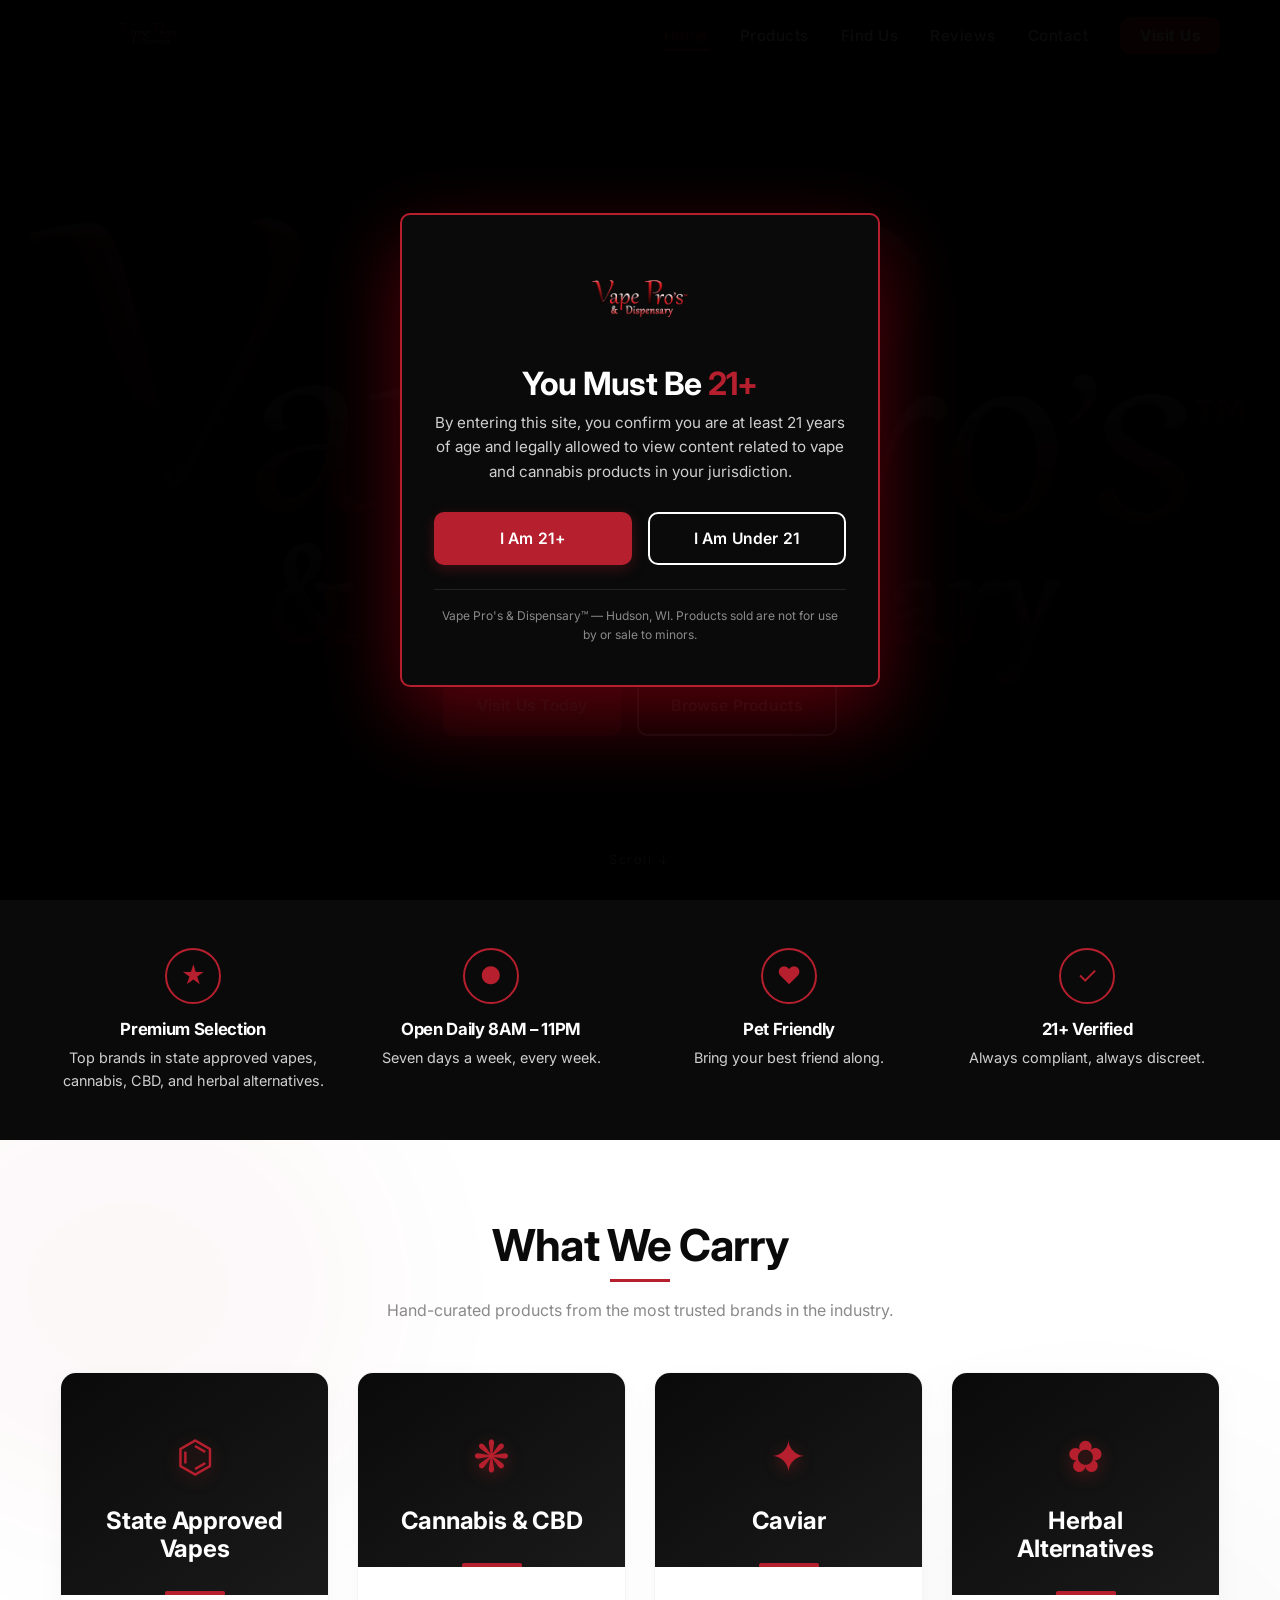
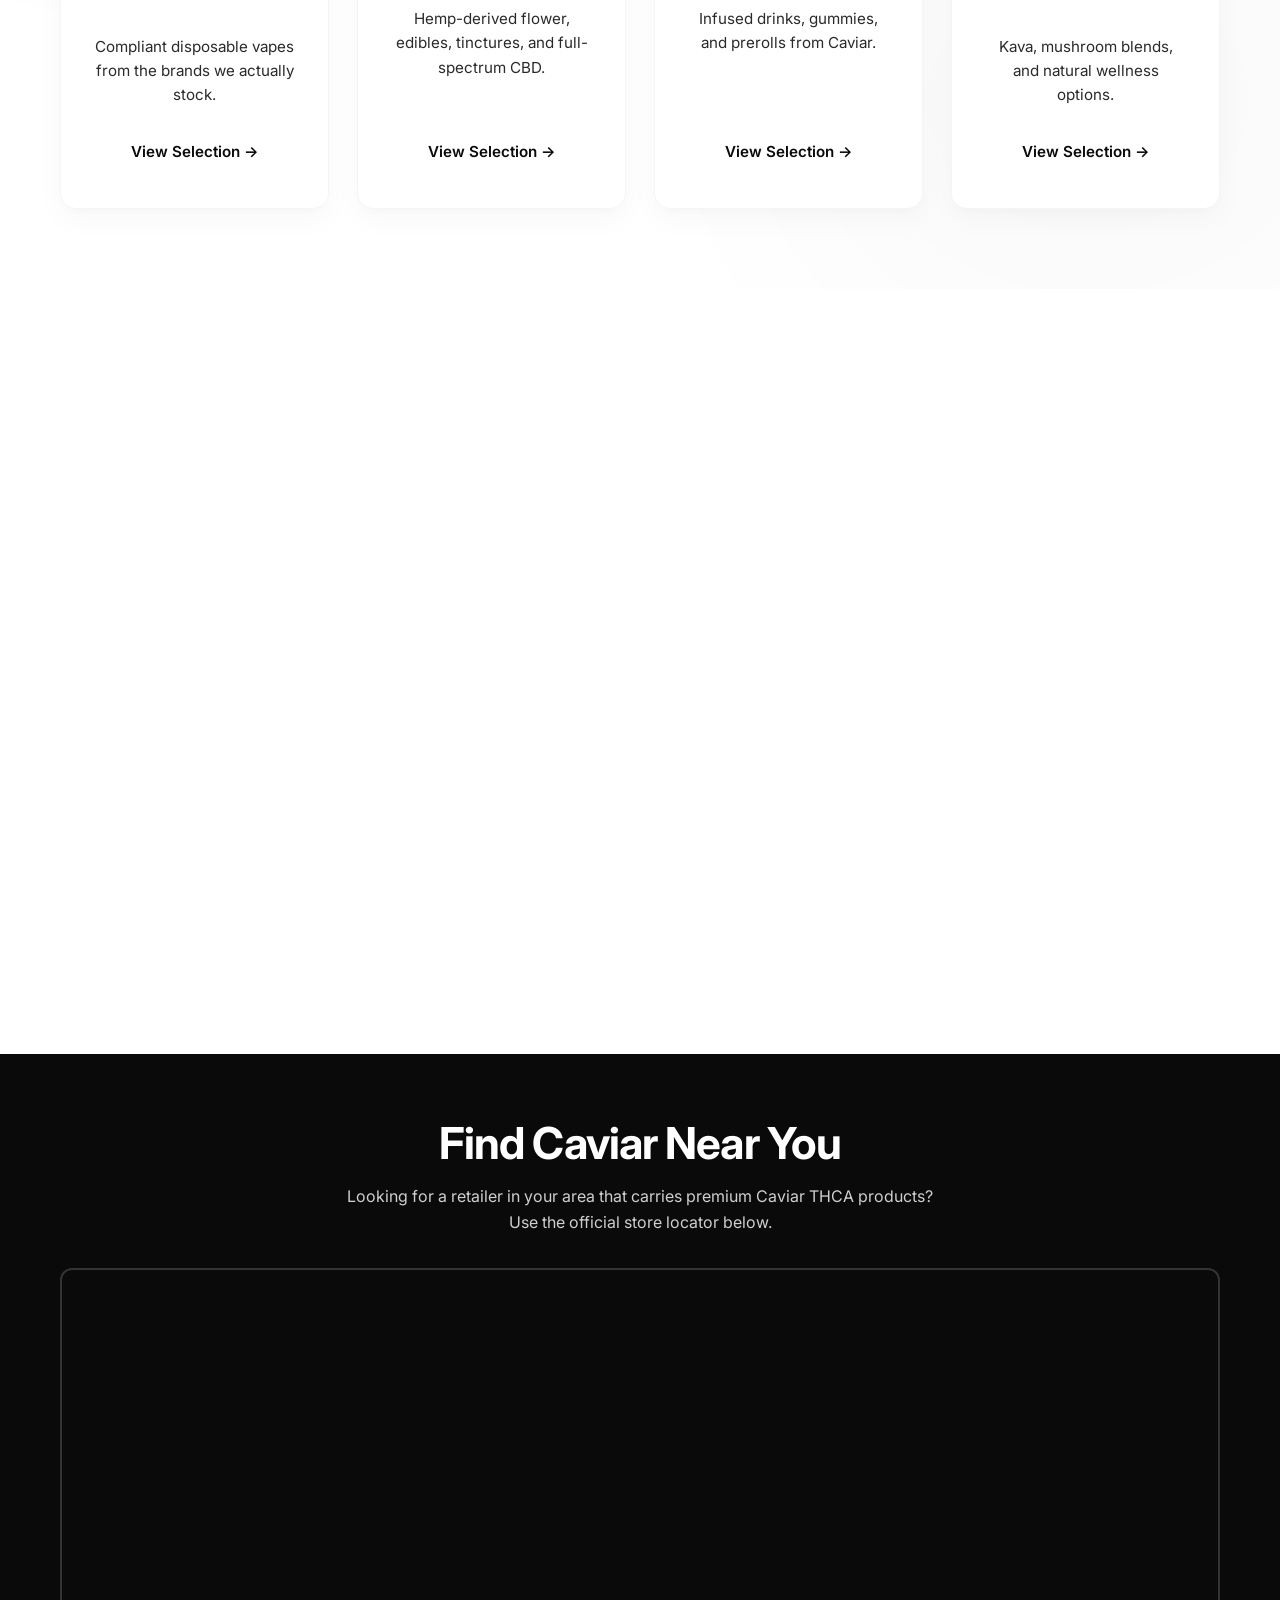
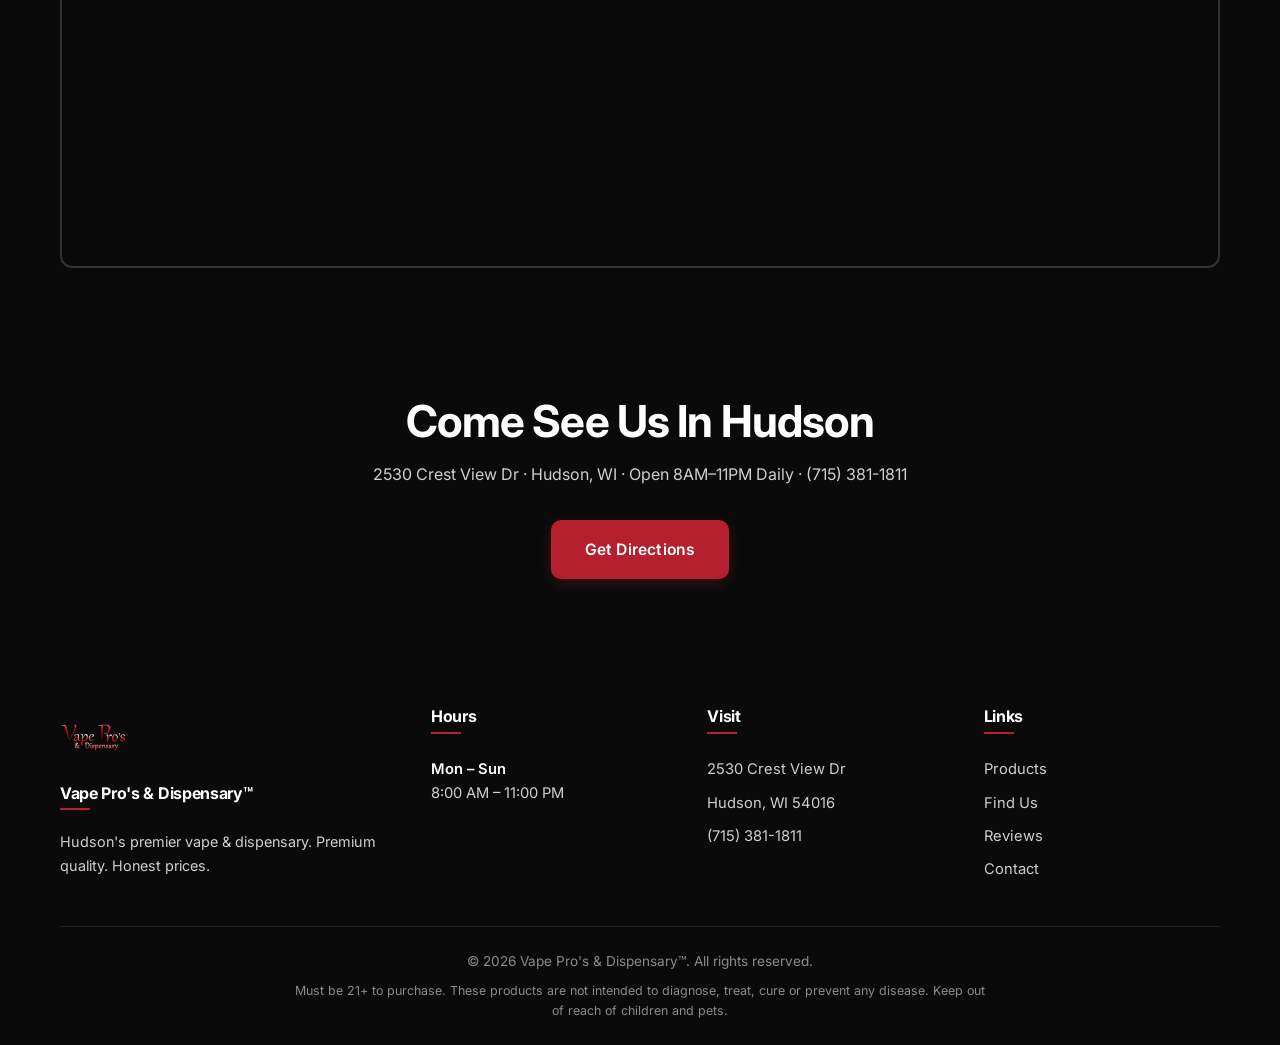
==== commit 11343834: "feat: restore video-hero homepage on vapepros.com Co-authored-by: Cursor <cursoragent@cursor.com>" ====
--- a/vapepros-hudson/index.html
+++ b/vapepros-hudson/index.html
@@ -1,71 +1,112 @@
 <!DOCTYPE html>
 <html lang="en">
-  <head>
-    <meta charset="UTF-8" />
-    <meta name="viewport" content="width=device-width, initial-scale=1.0" />
-    <title>Vape Pro's & Dispensary | Hudson, WI</title>
-    <meta name="description" content="Vape Pro's & Dispensary — Hudson Wisconsin's premier vape and cannabis dispensary. State approved disposable vapes, CBD, hemp-derived cannabis, and more. Open daily 8AM–11PM." />
-    <link rel="stylesheet" href="css/style.css" />
-    <link rel="preconnect" href="https://fonts.googleapis.com" />
-    <link rel="preconnect" href="https://fonts.gstatic.com" crossorigin />
-    <link href="https://fonts.googleapis.com/css2?family=Inter:wght@400;500;600;700&family=Montserrat:wght@700;800;900&display=swap" rel="stylesheet" />
-  </head>
-  <body>
-
-    <!-- ===================== NAV ===================== -->
-    <header class="site-header" id="site-header">
-      <div class="container nav-inner">
-        <a href="index.html" class="logo" aria-label="Vape Pros Home">
-          <svg width="36" height="36" viewBox="0 0 36 36" fill="none" xmlns="http://www.w3.org/2000/svg" aria-hidden="true">
-            <rect width="36" height="36" rx="8" fill="#c0392b"/>
-            <text x="50%" y="54%" dominant-baseline="middle" text-anchor="middle" font-family="Montserrat, sans-serif" font-weight="900" font-size="14" fill="#fff" letter-spacing="-0.5">VP</text>
-          </svg>
-          <span class="logo-text">Vape Pro's</span>
-        </a>
-        <button class="hamburger" id="hamburger" aria-label="Open menu" aria-expanded="false" aria-controls="main-nav">
-          <span></span><span></span><span></span>
-        </button>
-        <nav class="main-nav" id="main-nav" role="navigation">
-          <ul>
-            <li><a href="index.html" class="active">Home</a></li>
-            <li><a href="products.html">Products</a></li>
-            <li><a href="reviews.html">Reviews</a></li>
-            <li><a href="find-us.html">Find Us</a></li>
-            <li><a href="contact.html">Contact</a></li>
-          </ul>
-        </nav>
-      </div>
-    </header>
-
-    <!-- ===================== HERO ===================== -->
-    <section class="hero">
-      <div class="hero-bg" aria-hidden="true"></div>
-      <div class="container hero-content">
-        <div class="hero-badge fade-up">Hudson, WI · Open Daily 8AM–11PM</div>
-        <h1 class="fade-up">Hudson's Vape &amp; Dispensary.</h1>
-        <p class="hero-sub fade-up">State approved vapes, hemp-derived cannabis, CBD, herbal alternatives &amp; more — all in one spot on the south end of Hudson.</p>
-        <div class="hero-actions fade-up">
-          <a href="products.html" class="btn btn-red">Browse Products</a>
-          <a href="find-us.html" class="btn btn-ghost">Get Directions</a>
-        </div>
-      </div>
-    </section>
-
-    <!-- ===================== HOURS TICKER ===================== -->
-    <div class="hours-bar">
-      <div class="hours-inner">
-        <span class="hours-item"><strong>Monday–Sunday</strong>&ensp;8:00 AM – 11:00 PM</span>
-        <span class="hours-dot" aria-hidden="true">·</span>
-        <span class="hours-item"><strong>Phone:</strong>&ensp;<a href="tel:+17153811811">(715) 381-1811</a></span>
-        <span class="hours-dot" aria-hidden="true">·</span>
-        <span class="hours-item"><strong>Location:</strong>&ensp;2530 Crest View Dr, Hudson WI 54016</span>
-      </div>
-    </div>
-
-    <!-- ===================== WHAT WE CARRY ===================== -->
-    <section class="products-overview section-pad">
-      <div class="container">
-        <div class="section-header fade-up">
+<head>
+  <meta charset="UTF-8" />
+  <meta name="viewport" content="width=device-width, initial-scale=1.0" />
+  <meta name="description" content="Vape Pro's & Dispensary — Hudson Wisconsin's premier vape and cannabis dispensary. State approved vapes, CBD, hemp-derived cannabis, and more. Open daily 8AM–11PM." />
+  <meta name="theme-color" content="#0a0a0a" />
+  <title>Vape Pro's &amp; Dispensary™ — Hudson's Premier Vape &amp; Dispensary</title>
+
+  <link rel="icon" type="image/png" href="assets/logo.png" />
+  <link rel="preconnect" href="https://fonts.googleapis.com">
+  <link rel="preconnect" href="https://fonts.gstatic.com" crossorigin>
+  <link href="https://fonts.googleapis.com/css2?family=Inter:wght@300;400;500;600;700;800&display=swap" rel="stylesheet">
+  <link rel="stylesheet" href="css/style.css?v=2" />
+</head>
+<body>
+
+  <!-- ===== Age Verification ===== -->
+  <div class="age-modal" id="ageModal" role="dialog" aria-modal="true" aria-labelledby="ageTitle">
+    <div class="age-card">
+      <img src="assets/logo.png" alt="Vape Pro's &amp; Dispensary logo" />
+      <h2 id="ageTitle">You Must Be <span class="red">21+</span></h2>
+      <p>By entering this site, you confirm you are at least 21 years of age and legally allowed to view content related to vape and cannabis products in your jurisdiction.</p>
+      <div class="age-buttons">
+        <button class="btn btn-red" id="ageYes">I Am 21+</button>
+        <button class="btn btn-outline" id="ageNo">I Am Under 21</button>
+      </div>
+      <div class="disclaimer-sm">Vape Pro's &amp; Dispensary™ — Hudson, WI. Products sold are not for use by or sale to minors.</div>
+    </div>
+  </div>
+  <div class="age-deny" id="ageDeny" role="dialog" aria-modal="true" aria-labelledby="ageDenyTitle">
+    <h2 id="ageDenyTitle">Sorry — You Must Be 21+ To Enter</h2>
+    <p>Thank you for visiting. Come back when you're of legal age.</p>
+  </div>
+
+  <!-- ===== Navbar ===== -->
+  <nav class="navbar">
+    <div class="nav-inner">
+      <a href="index.html" class="nav-brand">
+        <img src="assets/logo.png" alt="Vape Pro's logo" />
+      </a>
+      <button class="nav-burger" aria-label="Toggle menu" aria-expanded="false" aria-controls="primary-nav">
+        <span></span><span></span><span></span>
+      </button>
+      <ul class="nav-links" id="primary-nav">
+        <li><a href="index.html" class="active">Home</a></li>
+        <li><a href="products.html">Products</a></li>
+        <li><a href="find-us.html">Find Us</a></li>
+        <li><a href="reviews.html">Reviews</a></li>
+        <li><a href="contact.html">Contact</a></li>
+        <li><a href="find-us.html" class="nav-cta">Visit Us</a></li>
+      </ul>
+    </div>
+  </nav>
+
+  <main id="mainContent">
+
+  <!-- ===== Hero ===== -->
+  <section class="hero">
+    <video class="hero-video" autoplay muted loop playsinline poster="assets/logo.png">
+      <source src="assets/hero-new.mp4" type="video/mp4" />
+    </video>
+    <div class="hero-overlay"></div>
+    <div class="hero-content">
+      <img class="hero-logo" src="assets/logo.png" alt="Vape Pro's & Dispensary" />
+      <p class="tagline">Hudson's <strong>Premier</strong> Vape &amp; Dispensary</p>
+      <div class="hero-cta-row">
+        <a href="find-us.html" class="btn btn-red">Visit Us Today</a>
+        <a href="products.html" class="btn btn-outline">Browse Products</a>
+      </div>
+    </div>
+    <div class="scroll-cue">Scroll ↓</div>
+  </section>
+
+  <!-- ===== Highlights ===== -->
+  <section class="highlights">
+    <div class="container">
+      <div class="highlights-grid">
+        <div class="highlight-item fade-up">
+          <div class="icon">★</div>
+          <h3>Premium Selection</h3>
+          <p>Top brands in state approved vapes, cannabis, CBD, and herbal alternatives.</p>
+        </div>
+        <div class="highlight-item fade-up">
+          <div class="icon">●</div>
+          <h3>Open Daily 8AM – 11PM</h3>
+          <p>Seven days a week, every week.</p>
+        </div>
+        <div class="highlight-item fade-up">
+          <div class="icon">♥</div>
+          <h3>Pet Friendly</h3>
+          <p>Bring your best friend along.</p>
+        </div>
+        <div class="highlight-item fade-up">
+          <div class="icon">✓</div>
+          <h3>21+ Verified</h3>
+          <p>Always compliant, always discreet.</p>
+        </div>
+      </div>
+    </div>
+  </section>
+
+  <!-- ===== Categories preview ===== -->
+  <section class="what-we-carry-section" style="position: relative; overflow: hidden; padding: 5rem 0;">
+      <!-- Subtle background glows -->
+      <div class="glow-accent" style="position: absolute; top: -10%; left: -10%; width: 40%; height: 60%; background: var(--red); opacity: 0.03; filter: blur(100px); border-radius: 50%; pointer-events: none;"></div>
+      <div class="glow-accent" style="position: absolute; bottom: -10%; right: -10%; width: 50%; height: 70%; background: var(--black); opacity: 0.02; filter: blur(120px); border-radius: 50%; pointer-events: none;"></div>
+    <div class="container">
+      <div class="section-title fade-up">
         <h2>What We Carry</h2>
         <p>Hand-curated products from the most trusted brands in the industry.</p>
       </div>
@@ -76,7 +117,7 @@
             <h3>State Approved Vapes</h3>
           </div>
           <div class="card-body">
-            <p>State approved disposable vapes — compliant brands only.</p>
+            <p>Compliant disposable vapes from the brands we actually stock.</p>
             <a href="products.html" class="view-selection-link">View Selection &rarr;</a>
           </div>
         </div>
@@ -87,6 +128,16 @@
           </div>
           <div class="card-body">
             <p>Hemp-derived flower, edibles, tinctures, and full-spectrum CBD.</p>
+            <a href="products.html" class="view-selection-link">View Selection &rarr;</a>
+          </div>
+        </div>
+        <div class="product-card fade-up">
+          <div class="card-top">
+            <div class="card-icon">✦</div>
+            <h3>Caviar</h3>
+          </div>
+          <div class="card-body">
+            <p>Infused drinks, gummies, and prerolls from Caviar.</p>
             <a href="products.html" class="view-selection-link">View Selection &rarr;</a>
           </div>
         </div>
@@ -107,95 +158,92 @@
 <section class="promo-drink-section" style="position: relative; overflow: hidden; min-height: 85vh;">
       <video id="promoVideo" autoplay muted playsinline style="position: absolute; top: 50%; left: 50%; width: 100%; height: 100%; object-fit: cover; transform: translate(-50%, -50%); z-index: 0; filter: brightness(0.65);">
         <source src="assets/caviar-drink-promo.mp4" type="video/mp4" />
-        Your browser does not support the video tag.
       </video>
-      <div style="position: relative; z-index: 1; display: flex; flex-direction: column; align-items: center; justify-content: center; min-height: 85vh; padding: 2rem; text-align: center; color: #fff;">
-        <p style="font-size: 0.85rem; letter-spacing: 0.15em; text-transform: uppercase; font-weight: 600; color: rgba(255,255,255,0.75); margin-bottom: 0.75rem;">Now Available</p>
-        <h2 style="font-size: clamp(2rem, 6vw, 4.5rem); font-weight: 900; line-height: 1.1; margin-bottom: 1rem; font-family: 'Montserrat', sans-serif;">Caviar THC Drinks</h2>
-        <p style="font-size: clamp(1rem, 2vw, 1.3rem); max-width: 540px; color: rgba(255,255,255,0.88); margin-bottom: 2rem;">Refreshing, precisely dosed hemp-derived THC beverages. Perfect for any occasion — now in stock at Vape Pro's.</p>
-        <a href="products.html" class="btn btn-red" style="font-size: 1rem; padding: 0.9rem 2rem;">Shop Caviar Drinks</a>
+      <div class="fade-up" style="position: absolute; top: 15%; right: 8%; z-index: 1; text-align: right; color: var(--white); max-width: 550px; padding: 2rem;">
+        <h2 style="font-size: 3.25rem; margin-bottom: 1.25rem; font-weight: 800; line-height: 1.1; text-shadow: 0 4px 20px rgba(0,0,0,0.8);">A New Drink Everyone Is Loving</h2>
+        <p style="font-size: 1.15rem; opacity: 0.95; margin-bottom: 2rem; text-shadow: 0 2px 10px rgba(0,0,0,0.8);">Experience the incredibly potent, fast-acting effects of Caviar's infused syrups. Sip it straight or mix it with your favorite beverage. Available in Lifted Strawberry Lemonade, Blue Razz Blast, and more.</p>
+      </div>
+      <div id="promoBanner" style="position: absolute; bottom: 0; left: 0; width: 100%; background: rgba(0,0,0,0.85); backdrop-filter: blur(8px); border-top: 1px solid rgba(255,255,255,0.1); padding: 1.5rem 0; text-align: center; z-index: 2; opacity: 0; pointer-events: none; transition: opacity 1s ease;">
+        <button class="btn btn-red" style="font-weight: bold; padding: 0.85rem 3.5rem; font-size: 1.15rem; box-shadow: 0 4px 20px rgba(224,40,40,0.6);" onclick="window.location.href='products.html'">Shop Caviar Drinks</button>
       </div>
     </section>
-
-    <!-- ===================== WHY US ===================== -->
-    <section class="why-us section-pad">
-      <div class="container">
-        <div class="section-header fade-up">
-          <h2>Why Vape Pro's?</h2>
-          <p>We're not just a shop. We're your neighbors.</p>
-        </div>
-        <div class="why-grid">
-          <div class="why-card fade-up">
-            <div class="why-icon" aria-hidden="true">✔</div>
-            <h3>Compliant & Trustworthy</h3>
-            <p>Every product meets state and federal standards. No gray-market stuff — ever.</p>
-          </div>
-          <div class="why-card fade-up">
-            <div class="why-icon" aria-hidden="true">⏰</div>
-            <h3>Open Late, Every Day</h3>
-            <p>8 AM to 11 PM, 365 days a year. Because your schedule doesn't stop on weekends.</p>
-          </div>
-          <div class="why-card fade-up">
-            <div class="why-icon" aria-hidden="true">★</div>
-            <h3>Expert Staff</h3>
-            <p>Our team knows every product on the shelf. Ask us anything — we'll find the right fit.</p>
-          </div>
-          <div class="why-card fade-up">
-            <div class="why-icon" aria-hidden="true">⬡</div>
-            <h3>Local & Community-First</h3>
-            <p>Locally owned and operated in Hudson. We invest in this community because we live here too.</p>
-          </div>
-        </div>
-      </div>
-    </section>
-
-    <!-- ===================== CTA BANNER ===================== -->
-    <section class="cta-banner">
-      <div class="container cta-inner fade-up">
-        <div class="cta-text">
-          <h2>Come See Us Today</h2>
-          <p>Stop in, say hi, and find exactly what you're looking for.</p>
-        </div>
-        <div class="cta-actions">
-          <a href="find-us.html" class="btn btn-white">Get Directions</a>
-          <a href="contact.html" class="btn btn-ghost-light">Contact Us</a>
-        </div>
-      </div>
-    </section>
-
-    <!-- ===================== FOOTER ===================== -->
-    <footer class="site-footer">
-      <div class="container footer-inner">
+    <script>
+      document.addEventListener('DOMContentLoaded', function() {
+        var vid = document.getElementById('promoVideo');
+        var banner = document.getElementById('promoBanner');
+        if(vid && banner) {
+          vid.addEventListener('ended', function() {
+            banner.style.opacity = '1';
+            banner.style.pointerEvents = 'auto';
+            vid.play(); // manually restart video to keep looping
+          });
+        }
+      });
+    </script>
+
+<section class="locator-section fade-up" style="background: var(--black); color: var(--white); padding: 4rem 0; text-align: center;">
+    <div class="container">
+      <h2 style="margin-bottom: 1rem;">Find Caviar Near You</h2>
+      <p style="color: var(--gray-300); max-width: 600px; margin: 0 auto 2rem;">Looking for a retailer in your area that carries premium Caviar THCA products? Use the official store locator below.</p>
+      <div class="iframe-wrapper" style="width: 100%; height: 600px; border-radius: 12px; overflow: hidden; border: 2px solid #333;">
+        <iframe src="https://www.caviarproducts.com/store-locator" width="100%" height="100%" style="border:none;" loading="lazy"></iframe>
+      </div>
+    </div>
+  </section>
+
+  <!-- ===== CTA strip ===== -->
+  <section style="background:var(--black); color:var(--white); padding:4rem 0; text-align:center;">
+    <div class="container">
+      <h2 style="margin-bottom:1rem;">Come See Us In Hudson</h2>
+      <p style="color:var(--gray-300); max-width:600px; margin:0 auto 2rem;">
+        2530 Crest View Dr · Hudson, WI · Open 8AM–11PM Daily · (715) 381-1811
+      </p>
+      <a href="find-us.html" class="btn btn-red">Get Directions</a>
+    </div>
+  </section>
+
+  </main>
+
+  <!-- ===== Footer ===== -->
+  <footer class="footer">
+    <div class="container">
+      <div class="footer-grid">
         <div class="footer-brand">
-          <a href="index.html" class="logo footer-logo" aria-label="Vape Pros Home">
-            <svg width="28" height="28" viewBox="0 0 36 36" fill="none" aria-hidden="true">
-              <rect width="36" height="36" rx="8" fill="#c0392b"/>
-              <text x="50%" y="54%" dominant-baseline="middle" text-anchor="middle" font-family="Montserrat, sans-serif" font-weight="900" font-size="14" fill="#fff" letter-spacing="-0.5">VP</text>
-            </svg>
-            <span class="logo-text">Vape Pro's</span>
-          </a>
-          <p class="footer-tagline">Hudson's vape &amp; dispensary — open daily 8AM–11PM.</p>
-        </div>
-        <nav class="footer-nav" aria-label="Footer navigation">
+          <img src="assets/logo.png" alt="Vape Pro's logo" />
+          <h4>Vape Pro's &amp; Dispensary™</h4>
+          <p>Hudson's premier vape &amp; dispensary. Premium quality. Honest prices.</p>
+        </div>
+        <div>
+          <h4>Hours</h4>
           <ul>
-            <li><a href="index.html">Home</a></li>
+            <li><span class="lbl">Mon – Sun</span><br/>8:00 AM – 11:00 PM</li>
+          </ul>
+        </div>
+        <div>
+          <h4>Visit</h4>
+          <ul>
+            <li>2530 Crest View Dr</li>
+            <li>Hudson, WI 54016</li>
+            <li><a href="tel:+17153811811">(715) 381-1811</a></li>
+          </ul>
+        </div>
+        <div>
+          <h4>Links</h4>
+          <ul>
             <li><a href="products.html">Products</a></li>
+            <li><a href="find-us.html">Find Us</a></li>
             <li><a href="reviews.html">Reviews</a></li>
-            <li><a href="find-us.html">Find Us</a></li>
             <li><a href="contact.html">Contact</a></li>
           </ul>
-        </nav>
-        <div class="footer-contact">
-          <p><a href="tel:+17153811811">(715) 381-1811</a></p>
-          <p>2530 Crest View Dr, Hudson WI 54016</p>
         </div>
       </div>
       <div class="footer-bottom">
-        <p>&copy; 2025 Vape Pro's &amp; Dispensary. All rights reserved.</p>
-        <p class="footer-age">Must be 21+ to purchase. Products not evaluated by the FDA.</p>
-      </div>
-    </footer>
-
-    <script src="js/main.js"></script>
-  </body>
+        © <span id="year"></span> Vape Pro's &amp; Dispensary™. All rights reserved.
+        <div class="disclaimer">Must be 21+ to purchase. These products are not intended to diagnose, treat, cure or prevent any disease. Keep out of reach of children and pets.</div>
+      </div>
+    </div>
+  </footer>
+
+  <script src="js/main.js"></script>
+</body>
 </html>
